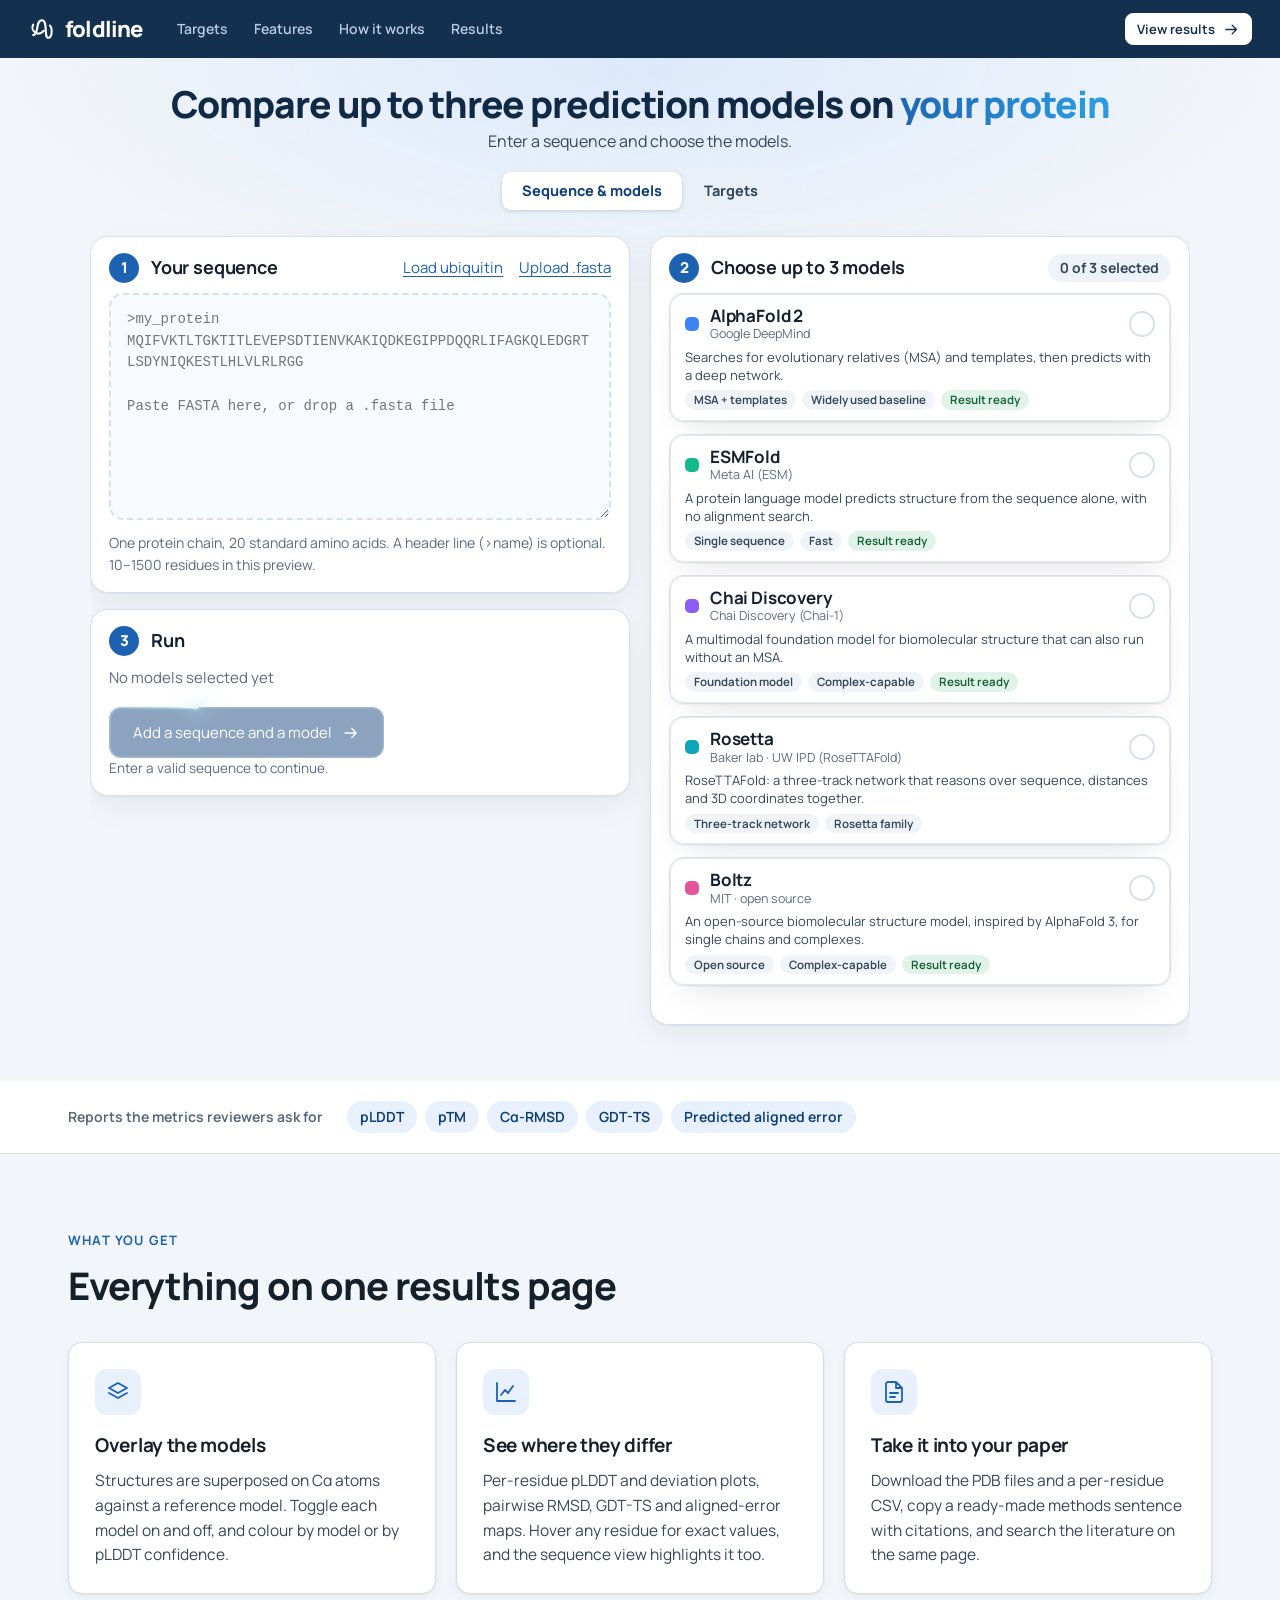
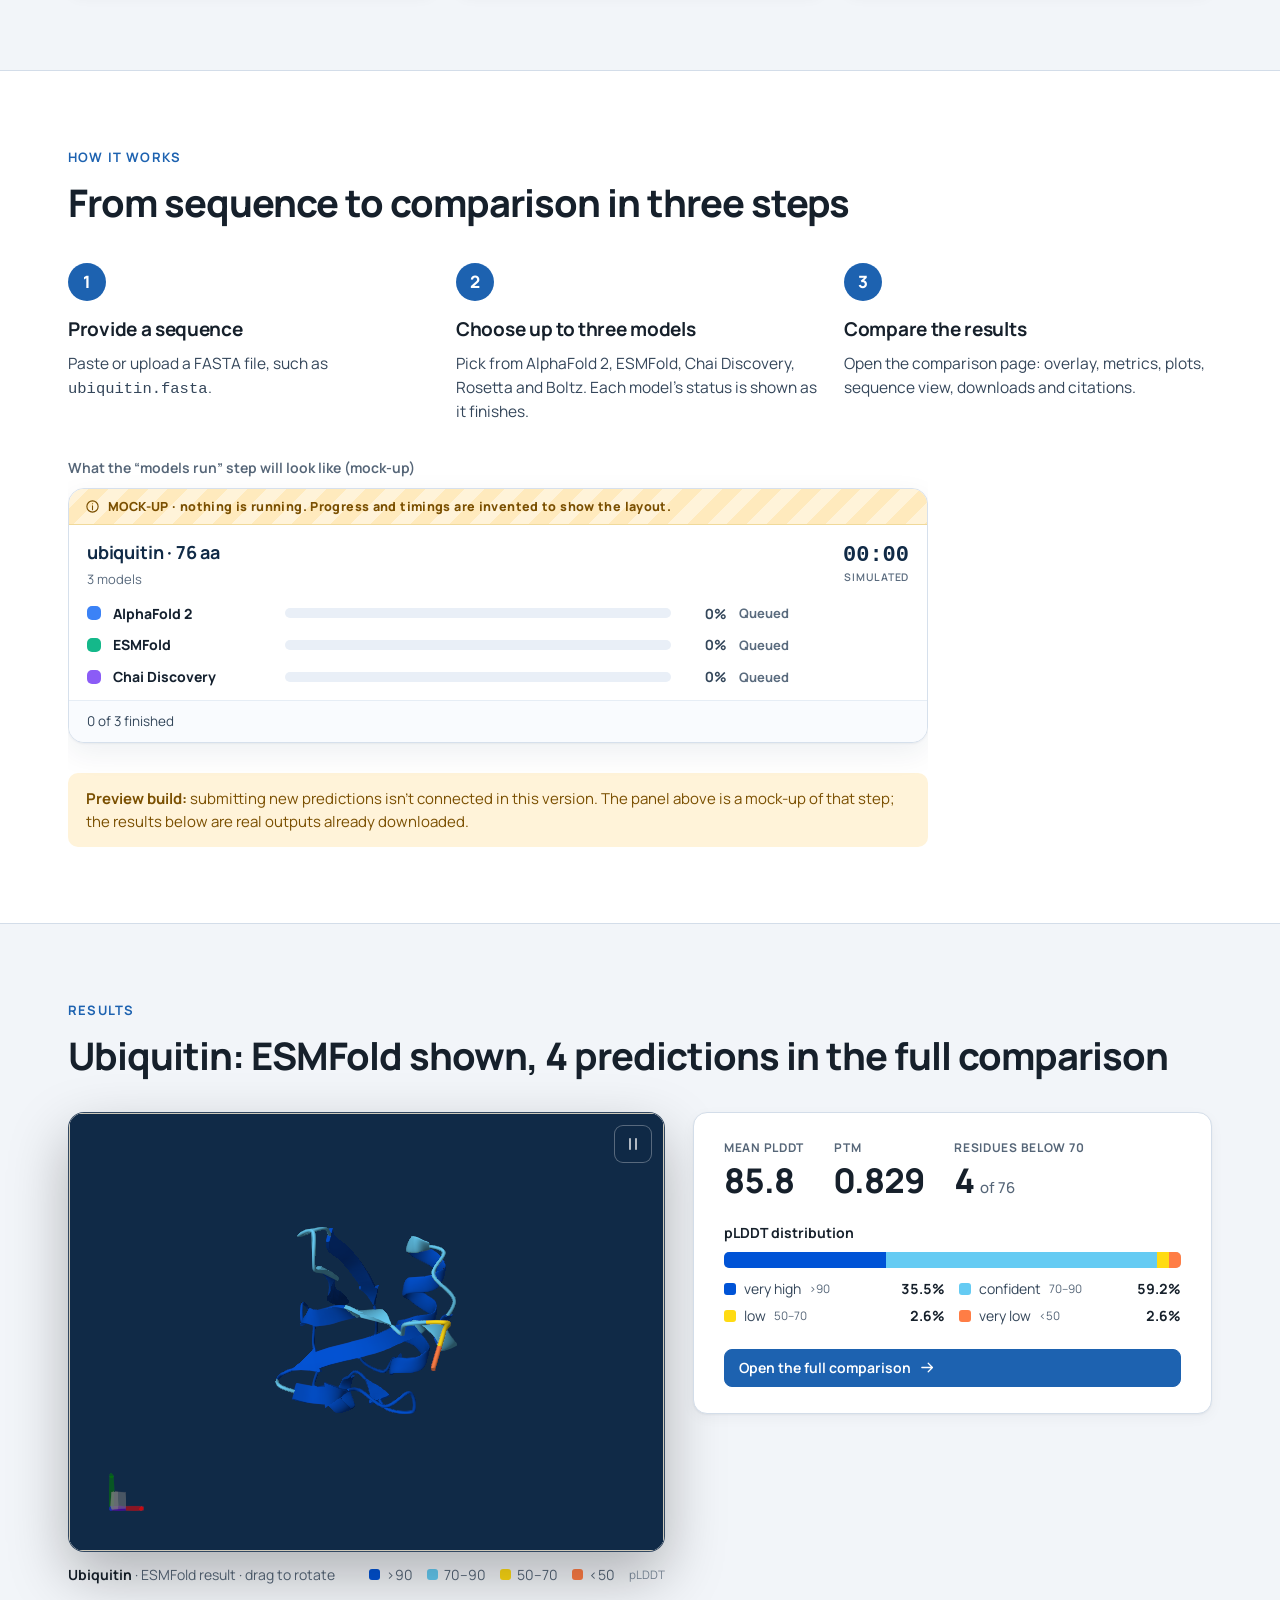
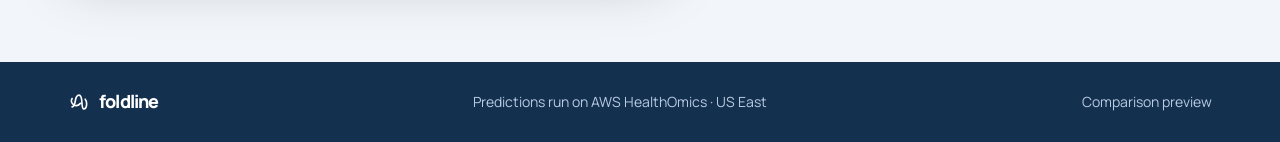
==== index.html @ c647f919 "Foldline public preview: compare structure predictions and explore where a partner binds Static edit" ====
<!doctype html>
<html lang="en">
<head>
<script>window.FOLDLINE_STATIC=true</script>
<meta charset="utf-8">
<meta name="viewport" content="width=device-width,initial-scale=1">
<title>Foldline — Compare protein structure predictions</title>
<meta name="description" content="Paste a protein sequence, choose up to three prediction models, and overlay their structures to see where they agree and see where they agree, with the confidence metrics, plots and citations you need.">
<script>document.documentElement.classList.add('js')</script>
<link rel="icon" href="data:image/svg+xml,%3Csvg xmlns='http://www.w3.org/2000/svg' viewBox='0 0 32 32'%3E%3Crect width='32' height='32' rx='7' fill='%2314304f'/%3E%3Cpath d='M6 23c7-1 2-17 10-17 7 0 2 20 7 20 5 0 5-11 2-14M6 11c-4 6 5 15 12 7' fill='none' stroke='%238ec5ff' stroke-width='2.4' stroke-linecap='round' stroke-linejoin='round'/%3E%3C/svg%3E">
<link rel="stylesheet" href="vendor/molstar.css">
<link rel="stylesheet" href="foldline.css">
<link rel="stylesheet" href="landing.css">
<link rel="stylesheet" href="app-assets/predict.css">
</head>
<body>
<svg style="display:none" aria-hidden="true">
  <symbol id="fold" viewBox="0 0 32 32"><path d="M6 23c7-1 2-17 10-17 7 0 2 20 7 20 5 0 5-11 2-14M6 11c-4 6 5 15 12 7"/></symbol>
  <symbol id="arrow" viewBox="0 0 24 24"><path d="M4 12h15M13 6l6 6-6 6"/></symbol>
  <symbol id="layers" viewBox="0 0 24 24"><path d="m12 3 9 5-9 5-9-5 9-5Z"/><path d="m3 13 9 5 9-5"/></symbol>
  <symbol id="chart" viewBox="0 0 24 24"><path d="M3 3v18h18"/><path d="m7 15 4-5 3 3 5-7"/></symbol>
  <symbol id="doc" viewBox="0 0 24 24"><path d="M14 2H6a2 2 0 0 0-2 2v16a2 2 0 0 0 2 2h12a2 2 0 0 0 2-2V8zM14 2v6h6M8 13h8M8 17h5"/></symbol>
  <symbol id="pause" viewBox="0 0 24 24"><path d="M8 5v14M16 5v14"/></symbol>
  <symbol id="play" viewBox="0 0 24 24"><path d="M7 4v16l13-8Z"/></symbol>
</svg>

<a class="skip" href="#start">Skip to the form</a>

<header class="topbar">
  <div class="topbar-in">
    <a class="brand" href="index.html"><svg><use href="#fold"/></svg>foldline</a>
    <nav class="crumbs land-nav" aria-label="Page sections">
      <a href="#targets">Targets</a><a href="#features">Features</a><a href="#how">How it works</a><a href="#example">Results</a>
    </nav>
    <div class="topbar-actions">
      <a class="btn small primary" href="compare.html">View results<svg><use href="#arrow"/></svg></a>
    </div>
  </div>
</header>

<main class="landing" id="overview">

  <section class="sec start first" id="start" aria-label="Start a comparison">
    <div class="wrap">
      <div id="predict-root"></div>
      <noscript><p class="note">The sequence form needs JavaScript. You can still <a href="compare.html">open the results</a>.</p></noscript>
    </div>
  </section>

  <section class="strip" aria-label="Metrics reported">
    <div class="wrap strip-in">
      <span class="strip-l">Reports the metrics reviewers ask for</span>
      <ul class="pills"><li>pLDDT</li><li>pTM</li><li>Cα-RMSD</li><li>GDT-TS</li><li>Predicted aligned error</li></ul>
    </div>
  </section>

  <section class="sec" id="features" aria-labelledby="feat-h">
    <div class="wrap">
      <p class="eyebrow dark">What you get</p>
      <h2 id="feat-h">Everything on one results page</h2>
      <div class="cards">
        <article class="card reveal">
          <span class="ico"><svg><use href="#layers"/></svg></span>
          <h3>Overlay the models</h3>
          <p>Structures are superposed on Cα atoms against a reference model. Toggle each model on and off, and colour by model or by pLDDT confidence.</p>
        </article>
        <article class="card reveal">
          <span class="ico"><svg><use href="#chart"/></svg></span>
          <h3>See where they differ</h3>
          <p>Per-residue pLDDT and deviation plots, pairwise RMSD, GDT-TS and aligned-error maps. Hover any residue for exact values, and the sequence view highlights it too.</p>
        </article>
        <article class="card reveal">
          <span class="ico"><svg><use href="#doc"/></svg></span>
          <h3>Take it into your paper</h3>
          <p>Download the PDB files and a per-residue CSV, copy a ready-made methods sentence with citations, and search the literature on the same page.</p>
        </article>
      </div>
    </div>
  </section>

  <section class="sec alt" id="how" aria-labelledby="how-h">
    <div class="wrap">
      <p class="eyebrow dark">How it works</p>
      <h2 id="how-h">From sequence to comparison in three steps</h2>
      <ol class="steps">
        <li class="reveal"><span class="n">1</span><h3>Provide a sequence</h3><p>Paste or upload a FASTA file, such as <span class="mono">ubiquitin.fasta</span>.</p></li>
        <li class="reveal"><span class="n">2</span><h3>Choose up to three models</h3><p>Pick from AlphaFold 2, ESMFold, Chai Discovery, Rosetta and Boltz. Each model's status is shown as it finishes.</p></li>
        <li class="reveal"><span class="n">3</span><h3>Compare the results</h3><p>Open the comparison page: overlay, metrics, plots, sequence view, downloads and citations.</p></li>
      </ol>
      <div class="mock-wrap">
        <p class="mock-cap">What the “models run” step will look like (mock-up)</p>
        <div id="job-mock-root"></div>
        <p class="note"><b>Preview build:</b> submitting new predictions isn't connected in this version. The panel above is a mock-up of that step; the results below are real outputs already downloaded.</p>
      </div>
    </div>
  </section>

  <section class="sec" id="example" aria-labelledby="ex-h">
    <div class="wrap">
      <p class="eyebrow dark">Results</p>
      <h2 id="ex-h">Ubiquitin: ESMFold shown, 4 predictions in the full comparison</h2>
      <div class="res-grid">
      <figure class="hero-viz res-viz" aria-label="Interactive 3D view of the ubiquitin result">
        <div class="viz-frame" data-lenis-prevent>
          <div id="molstar-viewer"></div>
          <button class="viz-ctl" id="spin-toggle" type="button" aria-pressed="false" title="Pause rotation"><svg><use href="#pause"/></svg><span class="sr-only">Pause rotation</span></button>
          <div class="viz-fallback" id="viz-fallback" hidden>3D preview needs WebGL. Open the results page to see everything.</div>
        </div>
        <figcaption>
          <span><b>Ubiquitin</b> · ESMFold result · drag to rotate</span>
          <span class="viz-legend" aria-label="pLDDT colour key">
            <i style="background:#0053d6"></i>&gt;90 <i style="background:#65cbf3"></i>70–90 <i style="background:#ffdb13"></i>50–70 <i style="background:#ff7d45"></i>&lt;50 <small>pLDDT</small>
          </span>
        </figcaption>
      </figure>
      <div class="example reveal">
        <dl class="stats" id="ex-stats">
          <div><dt>Mean pLDDT</dt><dd class="num">85.8</dd></div>
          <div><dt>pTM</dt><dd class="num">0.829</dd></div>
          <div><dt>Residues below 70</dt><dd class="num">4 <small>of 76</small></dd></div>
        </dl>
        <div class="ex-dist">
          <div class="ex-h">pLDDT distribution</div>
          <div class="dist-bar" id="ex-bar" role="img" aria-label="Share of residues per confidence band"></div>
          <ul class="dist-list" id="ex-list"></ul>
        </div>
        <a class="btn primary" href="compare.html">Open the full comparison<svg><use href="#arrow"/></svg></a>
      </div>
      </div>
    </div>
  </section>

</main>

<footer class="land-foot">
  <div class="wrap foot-in"><span class="brand sm"><svg><use href="#fold"/></svg>foldline</span><span>Predictions run on AWS HealthOmics · US East</span><span>Comparison preview</span></div>
</footer>

<script src="vendor/gsap.min.js"></script>
<script src="vendor/ScrollTrigger.min.js"></script>
<script src="vendor/lenis.min.js"></script>
<script src="vendor/molstar.min.js"></script>
<script src="landing.js"></script>
<script type="module" src="app-assets/predict.js"></script>
</body>
</html>
---- vendor/molstar.css ----
.msp-plugin{font-family:Helvetica Neue,Segoe UI,Helvetica,Source Sans Pro,Arial,sans-serif;font-size:14px;line-height:1.42857143;position:absolute;inset:0}.msp-plugin *{box-sizing:border-box}.msp-plugin [hidden],.msp-plugin template{display:none}.msp-plugin a{background-color:transparent}.msp-plugin a:active,.msp-plugin a:hover{outline:0}.msp-plugin abbr[title]{border-bottom:1px dotted}.msp-plugin b,.msp-plugin strong{font-weight:700}.msp-plugin small{font-size:80%}.msp-plugin img{border:0}.msp-plugin svg:not(:root){overflow:hidden}.msp-plugin button,.msp-plugin input,.msp-plugin optgroup,.msp-plugin select,.msp-plugin textarea{color:inherit;font:inherit;margin:0}.msp-plugin button{overflow:visible}.msp-plugin button,.msp-plugin select{text-transform:none}.msp-plugin button,.msp-plugin html input[type=button],.msp-plugin input[type=reset],.msp-plugin input[type=submit]{-webkit-appearance:button;cursor:pointer}.msp-plugin button[disabled],.msp-plugin html input[disabled]{cursor:default}.msp-plugin button::-moz-focus-inner,.msp-plugin input::-moz-focus-inner{border:0;padding:0}.msp-plugin input{line-height:normal}.msp-plugin input[type=checkbox],.msp-plugin input[type=radio]{box-sizing:border-box;padding:0}.msp-plugin input[type=number]::-webkit-inner-spin-button,.msp-plugin input[type=number]::-webkit-outer-spin-button{height:auto}.msp-plugin textarea{overflow:auto}.msp-plugin .msp-layout-expanded,.msp-plugin .msp-layout-standard{inset:0}.msp-plugin .msp-layout-standard{border:1px solid rgb(80.8943089431%,78.6465805835%,73.0272596844%)}.msp-plugin .msp-layout-region{overflow:hidden}.msp-plugin .msp-layout-static,.msp-plugin .msp-layout-scrollable{position:absolute}.msp-plugin .msp-scrollable{overflow-y:auto}.msp-plugin .msp-scrollable-container{position:absolute;inset:0;overflow-y:auto}.msp-plugin .msp-layout-static{overflow:hidden}.msp-plugin .msp-layout-top .msp-layout-static,.msp-plugin .msp-layout-main .msp-layout-static,.msp-plugin .msp-layout-bottom .msp-layout-static,.msp-plugin .msp-layout-right .msp-layout-static{inset:0}.msp-plugin .msp-layout-right .msp-layout-scrollable{inset:43px 0 0}.msp-plugin .msp-layout-left .msp-layout-static{inset:0}.msp-plugin .msp-layout-standard-outside{position:absolute}.msp-plugin .msp-layout-standard-outside .msp-layout-main{position:absolute;inset:0}.msp-plugin .msp-layout-standard-outside .msp-layout-top{position:absolute;right:0;height:97px;top:-97px;width:50%;border-left:1px solid rgb(80.8943089431%,78.6465805835%,73.0272596844%);border-bottom:1px solid rgb(80.8943089431%,78.6465805835%,73.0272596844%)}.msp-plugin .msp-layout-standard-outside .msp-layout-bottom{position:absolute;left:0;right:0;height:97px;top:-97px;width:50%;border-bottom:1px solid rgb(80.8943089431%,78.6465805835%,73.0272596844%)}.msp-plugin .msp-layout-standard-outside .msp-layout-right{position:absolute;width:50%;right:0;bottom:-295px;height:295px;border-left:1px solid rgb(80.8943089431%,78.6465805835%,73.0272596844%);border-top:1px solid rgb(80.8943089431%,78.6465805835%,73.0272596844%)}.msp-plugin .msp-layout-standard-outside .msp-layout-left{position:absolute;width:50%;left:0;bottom:-295px;height:295px;border-top:1px solid rgb(80.8943089431%,78.6465805835%,73.0272596844%)}.msp-plugin .msp-layout-standard-outside .msp-layout-hide-right .msp-layout-right{display:none}.msp-plugin .msp-layout-standard-outside .msp-layout-hide-right .msp-layout-left{width:100%}.msp-plugin .msp-layout-standard-outside .msp-layout-hide-left .msp-layout-left{display:none}.msp-plugin .msp-layout-standard-outside .msp-layout-hide-left .msp-layout-right{width:100%;border-left:none}.msp-plugin .msp-layout-standard-outside .msp-layout-collapse-left .msp-layout-left{width:32px}.msp-plugin .msp-layout-standard-outside .msp-layout-collapse-left .msp-layout-right{left:32px;width:auto}.msp-plugin .msp-layout-standard-outside .msp-layout-hide-top .msp-layout-top{display:none}.msp-plugin .msp-layout-standard-outside .msp-layout-hide-top .msp-layout-bottom{width:100%;border-left:none}.msp-plugin .msp-layout-standard-outside .msp-layout-hide-bottom .msp-layout-bottom{display:none}.msp-plugin .msp-layout-standard-outside .msp-layout-hide-bottom .msp-layout-top{width:100%;border-left:none}.msp-plugin .msp-layout-standard-landscape{position:absolute}.msp-plugin .msp-layout-standard-landscape .msp-layout-main{position:absolute;inset:100px 300px 70px 330px}.msp-plugin .msp-layout-standard-landscape .msp-layout-top{position:absolute;left:330px;right:300px;height:100px;top:0;border-bottom:1px solid rgb(80.8943089431%,78.6465805835%,73.0272596844%)}.msp-plugin .msp-layout-standard-landscape .msp-layout-bottom{position:absolute;left:330px;right:300px;height:70px;bottom:0;border-top:1px solid rgb(80.8943089431%,78.6465805835%,73.0272596844%)}.msp-plugin .msp-layout-standard-landscape .msp-layout-right{position:absolute;width:300px;right:0;bottom:0;top:0;border-left:1px solid rgb(80.8943089431%,78.6465805835%,73.0272596844%)}.msp-plugin .msp-layout-standard-landscape .msp-layout-left{position:absolute;width:330px;left:0;bottom:0;top:0;border-right:1px solid rgb(80.8943089431%,78.6465805835%,73.0272596844%)}.msp-plugin .msp-layout-standard-landscape .msp-layout-hide-right .msp-layout-right{display:none}.msp-plugin .msp-layout-standard-landscape .msp-layout-hide-right .msp-layout-main,.msp-plugin .msp-layout-standard-landscape .msp-layout-hide-right .msp-layout-top,.msp-plugin .msp-layout-standard-landscape .msp-layout-hide-right .msp-layout-bottom{right:0}.msp-plugin .msp-layout-standard-landscape .msp-layout-hide-left .msp-layout-left{display:none}.msp-plugin .msp-layout-standard-landscape .msp-layout-hide-left .msp-layout-main,.msp-plugin .msp-layout-standard-landscape .msp-layout-hide-left .msp-layout-top,.msp-plugin .msp-layout-standard-landscape .msp-layout-hide-left .msp-layout-bottom{left:0}.msp-plugin .msp-layout-standard-landscape .msp-layout-collapse-left .msp-layout-left{width:32px}.msp-plugin .msp-layout-standard-landscape .msp-layout-collapse-left .msp-layout-main,.msp-plugin .msp-layout-standard-landscape .msp-layout-collapse-left .msp-layout-top,.msp-plugin .msp-layout-standard-landscape .msp-layout-collapse-left .msp-layout-bottom{left:32px}.msp-plugin .msp-layout-standard-landscape .msp-layout-hide-bottom .msp-layout-bottom{display:none}.msp-plugin .msp-layout-standard-landscape .msp-layout-hide-bottom .msp-layout-main{bottom:0}.msp-plugin .msp-layout-standard-landscape .msp-layout-hide-top .msp-layout-top{display:none}.msp-plugin .msp-layout-standard-landscape .msp-layout-hide-top .msp-layout-main{top:0}.msp-plugin .msp-layout-standard-portrait{position:absolute}.msp-plugin .msp-layout-standard-portrait .msp-layout-main{position:absolute;inset:97px 0 361px}.msp-plugin .msp-layout-standard-portrait .msp-layout-top{position:absolute;right:0;height:97px;top:0;width:50%;border-left:1px solid rgb(80.8943089431%,78.6465805835%,73.0272596844%);border-bottom:1px solid rgb(80.8943089431%,78.6465805835%,73.0272596844%)}.msp-plugin .msp-layout-standard-portrait .msp-layout-bottom{position:absolute;left:0;right:0;height:97px;width:50%;border-bottom:1px solid rgb(80.8943089431%,78.6465805835%,73.0272596844%)}.msp-plugin .msp-layout-standard-portrait .msp-layout-right{position:absolute;width:50%;right:0;bottom:0;height:361px;border-left:1px solid rgb(80.8943089431%,78.6465805835%,73.0272596844%);border-top:1px solid rgb(80.8943089431%,78.6465805835%,73.0272596844%)}.msp-plugin .msp-layout-standard-portrait .msp-layout-left{position:absolute;width:50%;left:0;bottom:0;height:361px;border-top:1px solid rgb(80.8943089431%,78.6465805835%,73.0272596844%)}.msp-plugin .msp-layout-standard-portrait .msp-layout-hide-right .msp-layout-right{display:none}.msp-plugin .msp-layout-standard-portrait .msp-layout-hide-right .msp-layout-left{width:100%}.msp-plugin .msp-layout-standard-portrait .msp-layout-hide-left .msp-layout-left{display:none}.msp-plugin .msp-layout-standard-portrait .msp-layout-hide-left .msp-layout-right{width:100%;border-left:none}.msp-plugin .msp-layout-standard-portrait .msp-layout-hide-right.msp-layout-hide-left .msp-layout-main{bottom:0}.msp-plugin .msp-layout-standard-portrait .msp-layout-collapse-left .msp-layout-left{width:32px}.msp-plugin .msp-layout-standard-portrait .msp-layout-collapse-left .msp-layout-right{left:32px;width:auto}.msp-plugin .msp-layout-standard-portrait .msp-layout-hide-top .msp-layout-top{display:none}.msp-plugin .msp-layout-standard-portrait .msp-layout-hide-top .msp-layout-bottom{width:100%;border-left:none}.msp-plugin .msp-layout-standard-portrait .msp-layout-hide-bottom .msp-layout-bottom{display:none}.msp-plugin .msp-layout-standard-portrait .msp-layout-hide-bottom .msp-layout-top{width:100%;border-left:none}.msp-plugin .msp-layout-standard-portrait .msp-layout-hide-top.msp-layout-hide-bottom .msp-layout-main{top:0}.msp-plugin .msp-layout-standard-reactive{position:absolute}@media(orientation:landscape),(min-width:1000px){.msp-plugin .msp-layout-standard-reactive .msp-layout-main{position:absolute;inset:100px 300px 70px 330px}.msp-plugin .msp-layout-standard-reactive .msp-layout-top{position:absolute;left:330px;right:300px;height:100px;top:0;border-bottom:1px solid rgb(80.8943089431%,78.6465805835%,73.0272596844%)}.msp-plugin .msp-layout-standard-reactive .msp-layout-bottom{position:absolute;left:330px;right:300px;height:70px;bottom:0;border-top:1px solid rgb(80.8943089431%,78.6465805835%,73.0272596844%)}.msp-plugin .msp-layout-standard-reactive .msp-layout-right{position:absolute;width:300px;right:0;bottom:0;top:0;border-left:1px solid rgb(80.8943089431%,78.6465805835%,73.0272596844%)}.msp-plugin .msp-layout-standard-reactive .msp-layout-left{position:absolute;width:330px;left:0;bottom:0;top:0;border-right:1px solid rgb(80.8943089431%,78.6465805835%,73.0272596844%)}.msp-plugin .msp-layout-standard-reactive .msp-layout-hide-right .msp-layout-right{display:none}.msp-plugin .msp-layout-standard-reactive .msp-layout-hide-right .msp-layout-main,.msp-plugin .msp-layout-standard-reactive .msp-layout-hide-right .msp-layout-top,.msp-plugin .msp-layout-standard-reactive .msp-layout-hide-right .msp-layout-bottom{right:0}.msp-plugin .msp-layout-standard-reactive .msp-layout-hide-left .msp-layout-left{display:none}.msp-plugin .msp-layout-standard-reactive .msp-layout-hide-left .msp-layout-main,.msp-plugin .msp-layout-standard-reactive .msp-layout-hide-left .msp-layout-top,.msp-plugin .msp-layout-standard-reactive .msp-layout-hide-left .msp-layout-bottom{left:0}.msp-plugin .msp-layout-standard-reactive .msp-layout-collapse-left .msp-layout-left{width:32px}.msp-plugin .msp-layout-standard-reactive .msp-layout-collapse-left .msp-layout-main,.msp-plugin .msp-layout-standard-reactive .msp-layout-collapse-left .msp-layout-top,.msp-plugin .msp-layout-standard-reactive .msp-layout-collapse-left .msp-layout-bottom{left:32px}.msp-plugin .msp-layout-standard-reactive .msp-layout-hide-bottom .msp-layout-bottom{display:none}.msp-plugin .msp-layout-standard-reactive .msp-layout-hide-bottom .msp-layout-main{bottom:0}.msp-plugin .msp-layout-standard-reactive .msp-layout-hide-top .msp-layout-top{display:none}.msp-plugin .msp-layout-standard-reactive .msp-layout-hide-top .msp-layout-main{top:0}}@media(orientation:portrait)and (max-width:1000px){.msp-plugin .msp-layout-standard-reactive .msp-layout-main{position:absolute;inset:97px 0 361px}.msp-plugin .msp-layout-standard-reactive .msp-layout-top{position:absolute;right:0;height:97px;top:0;width:50%;border-left:1px solid rgb(80.8943089431%,78.6465805835%,73.0272596844%);border-bottom:1px solid rgb(80.8943089431%,78.6465805835%,73.0272596844%)}.msp-plugin .msp-layout-standard-reactive .msp-layout-bottom{position:absolute;left:0;right:0;height:97px;width:50%;border-bottom:1px solid rgb(80.8943089431%,78.6465805835%,73.0272596844%)}.msp-plugin .msp-layout-standard-reactive .msp-layout-right{position:absolute;width:50%;right:0;bottom:0;height:361px;border-left:1px solid rgb(80.8943089431%,78.6465805835%,73.0272596844%);border-top:1px solid rgb(80.8943089431%,78.6465805835%,73.0272596844%)}.msp-plugin .msp-layout-standard-reactive .msp-layout-left{position:absolute;width:50%;left:0;bottom:0;height:361px;border-top:1px solid rgb(80.8943089431%,78.6465805835%,73.0272596844%)}.msp-plugin .msp-layout-standard-reactive .msp-layout-hide-right .msp-layout-right{display:none}.msp-plugin .msp-layout-standard-reactive .msp-layout-hide-right .msp-layout-left{width:100%}.msp-plugin .msp-layout-standard-reactive .msp-layout-hide-left .msp-layout-left{display:none}.msp-plugin .msp-layout-standard-reactive .msp-layout-hide-left .msp-layout-right{width:100%;border-left:none}.msp-plugin .msp-layout-standard-reactive .msp-layout-hide-right.msp-layout-hide-left .msp-layout-main{bottom:0}.msp-plugin .msp-layout-standard-reactive .msp-layout-collapse-left .msp-layout-left{width:32px}.msp-plugin .msp-layout-standard-reactive .msp-layout-collapse-left .msp-layout-right{left:32px;width:auto}.msp-plugin .msp-layout-standard-reactive .msp-layout-hide-top .msp-layout-top{display:none}.msp-plugin .msp-layout-standard-reactive .msp-layout-hide-top .msp-layout-bottom{width:100%;border-left:none}.msp-plugin .msp-layout-standard-reactive .msp-layout-hide-bottom .msp-layout-bottom{display:none}.msp-plugin .msp-layout-standard-reactive .msp-layout-hide-bottom .msp-layout-top{width:100%;border-left:none}.msp-plugin .msp-layout-standard-reactive .msp-layout-hide-top.msp-layout-hide-bottom .msp-layout-main{top:0}}.msp-plugin .msp-layout-expanded{position:fixed}@media(orientation:landscape){.msp-plugin .msp-layout-expanded .msp-layout-main{position:absolute;inset:100px 300px 70px 330px}.msp-plugin .msp-layout-expanded .msp-layout-top{position:absolute;left:330px;right:300px;height:100px;top:0;border-bottom:1px solid rgb(80.8943089431%,78.6465805835%,73.0272596844%)}.msp-plugin .msp-layout-expanded .msp-layout-bottom{position:absolute;left:330px;right:300px;height:70px;bottom:0;border-top:1px solid rgb(80.8943089431%,78.6465805835%,73.0272596844%)}.msp-plugin .msp-layout-expanded .msp-layout-right{position:absolute;width:300px;right:0;bottom:0;top:0;border-left:1px solid rgb(80.8943089431%,78.6465805835%,73.0272596844%)}.msp-plugin .msp-layout-expanded .msp-layout-left{position:absolute;width:330px;left:0;bottom:0;top:0;border-right:1px solid rgb(80.8943089431%,78.6465805835%,73.0272596844%)}.msp-plugin .msp-layout-expanded .msp-layout-hide-right .msp-layout-right{display:none}.msp-plugin .msp-layout-expanded .msp-layout-hide-right .msp-layout-main,.msp-plugin .msp-layout-expanded .msp-layout-hide-right .msp-layout-top,.msp-plugin .msp-layout-expanded .msp-layout-hide-right .msp-layout-bottom{right:0}.msp-plugin .msp-layout-expanded .msp-layout-hide-left .msp-layout-left{display:none}.msp-plugin .msp-layout-expanded .msp-layout-hide-left .msp-layout-main,.msp-plugin .msp-layout-expanded .msp-layout-hide-left .msp-layout-top,.msp-plugin .msp-layout-expanded .msp-layout-hide-left .msp-layout-bottom{left:0}.msp-plugin .msp-layout-expanded .msp-layout-collapse-left .msp-layout-left{width:32px}.msp-plugin .msp-layout-expanded .msp-layout-collapse-left .msp-layout-main,.msp-plugin .msp-layout-expanded .msp-layout-collapse-left .msp-layout-top,.msp-plugin .msp-layout-expanded .msp-layout-collapse-left .msp-layout-bottom{left:32px}.msp-plugin .msp-layout-expanded .msp-layout-hide-bottom .msp-layout-bottom{display:none}.msp-plugin .msp-layout-expanded .msp-layout-hide-bottom .msp-layout-main{bottom:0}.msp-plugin .msp-layout-expanded .msp-layout-hide-top .msp-layout-top{display:none}.msp-plugin .msp-layout-expanded .msp-layout-hide-top .msp-layout-main{top:0}}@media(orientation:portrait){.msp-plugin .msp-layout-expanded .msp-layout-main{position:absolute;inset:97px 0 361px}.msp-plugin .msp-layout-expanded .msp-layout-top{position:absolute;right:0;height:97px;top:0;width:50%;border-left:1px solid rgb(80.8943089431%,78.6465805835%,73.0272596844%);border-bottom:1px solid rgb(80.8943089431%,78.6465805835%,73.0272596844%)}.msp-plugin .msp-layout-expanded .msp-layout-bottom{position:absolute;left:0;right:0;height:97px;width:50%;border-bottom:1px solid rgb(80.8943089431%,78.6465805835%,73.0272596844%)}.msp-plugin .msp-layout-expanded .msp-layout-right{position:absolute;width:50%;right:0;bottom:0;height:361px;border-left:1px solid rgb(80.8943089431%,78.6465805835%,73.0272596844%);border-top:1px solid rgb(80.8943089431%,78.6465805835%,73.0272596844%)}.msp-plugin .msp-layout-expanded .msp-layout-left{position:absolute;width:50%;left:0;bottom:0;height:361px;border-top:1px solid rgb(80.8943089431%,78.6465805835%,73.0272596844%)}.msp-plugin .msp-layout-expanded .msp-layout-hide-right .msp-layout-right{display:none}.msp-plugin .msp-layout-expanded .msp-layout-hide-right .msp-layout-left{width:100%}.msp-plugin .msp-layout-expanded .msp-layout-hide-left .msp-layout-left{display:none}.msp-plugin .msp-layout-expanded .msp-layout-hide-left .msp-layout-right{width:100%;border-left:none}.msp-plugin .msp-layout-expanded .msp-layout-hide-right.msp-layout-hide-left .msp-layout-main{bottom:0}.msp-plugin .msp-layout-expanded .msp-layout-collapse-left .msp-layout-left{width:32px}.msp-plugin .msp-layout-expanded .msp-layout-collapse-left .msp-layout-right{left:32px;width:auto}.msp-plugin .msp-layout-expanded .msp-layout-hide-top .msp-layout-top{display:none}.msp-plugin .msp-layout-expanded .msp-layout-hide-top .msp-layout-bottom{width:100%;border-left:none}.msp-plugin .msp-layout-expanded .msp-layout-hide-bottom .msp-layout-bottom{display:none}.msp-plugin .msp-layout-expanded .msp-layout-hide-bottom .msp-layout-top{width:100%;border-left:none}.msp-plugin .msp-layout-expanded .msp-layout-hide-top.msp-layout-hide-bottom .msp-layout-main{top:0}}.msp-plugin ::-webkit-scrollbar{width:10px;height:10px}.msp-plugin ::-webkit-scrollbar-track{border-radius:0;background-color:#e9e6e0}.msp-plugin ::-webkit-scrollbar-thumb{border-radius:10px;background-color:#beb7a4;border:solid 1px transparent;background-clip:content-box}.msp-plugin .msp-form-control,.msp-plugin .msp-control-row select,.msp-plugin .msp-control-row button,.msp-plugin .msp-control-row input[type=text],.msp-plugin .msp-btn{display:block;width:100%;background:#f3f2ee;border:none;padding:0 10px;line-height:30px;height:32px;-webkit-appearance:none;-moz-appearance:none;appearance:none;-webkit-box-shadow:none;box-shadow:none;background-image:none}.msp-plugin .msp-form-control::-moz-placeholder,.msp-plugin .msp-control-row select::-moz-placeholder,.msp-plugin .msp-control-row button::-moz-placeholder,.msp-plugin .msp-control-row input[type=text]::-moz-placeholder,.msp-plugin .msp-btn::-moz-placeholder{color:#9c835f;opacity:1}.msp-plugin .msp-form-control:-ms-input-placeholder,.msp-plugin .msp-control-row select:-ms-input-placeholder,.msp-plugin .msp-control-row button:-ms-input-placeholder,.msp-plugin .msp-control-row input[type=text]:-ms-input-placeholder,.msp-plugin .msp-btn:-ms-input-placeholder{color:#9c835f}.msp-plugin .msp-form-control::-webkit-input-placeholder,.msp-plugin .msp-control-row select::-webkit-input-placeholder,.msp-plugin .msp-control-row button::-webkit-input-placeholder,.msp-plugin .msp-control-row input[type=text]::-webkit-input-placeholder,.msp-plugin .msp-btn::-webkit-input-placeholder{color:#9c835f}.msp-plugin .msp-form-control:hover,.msp-plugin .msp-control-row select:hover,.msp-plugin .msp-control-row button:hover,.msp-plugin .msp-control-row input[type=text]:hover,.msp-plugin .msp-btn:hover{color:#ae5d04;background-color:#e9e6e0;border:none;outline-offset:-1px!important;outline:1px solid rgb(78.8211382114%,76.3295074127%,70.1004304161%)!important}.msp-plugin .msp-form-control:active,.msp-plugin .msp-control-row select:active,.msp-plugin .msp-control-row button:active,.msp-plugin .msp-control-row input[type=text]:active,.msp-plugin .msp-btn:active,.msp-plugin .msp-form-control:focus,.msp-plugin .msp-control-row select:focus,.msp-plugin .msp-control-row button:focus,.msp-plugin .msp-control-row input[type=text]:focus,.msp-plugin .msp-btn:focus{color:#332b1f;background-color:#f3f2ee;border:none;outline-offset:0;outline:none}.msp-plugin .msp-form-control[disabled],.msp-plugin .msp-control-row select[disabled],.msp-plugin .msp-control-row button[disabled],.msp-plugin .msp-control-row input[disabled][type=text],.msp-plugin [disabled].msp-btn,.msp-plugin .msp-form-control[readonly],.msp-plugin .msp-control-row select[readonly],.msp-plugin .msp-control-row button[readonly],.msp-plugin .msp-control-row input[readonly][type=text],.msp-plugin [readonly].msp-btn,fieldset[disabled] .msp-plugin .msp-form-control,fieldset[disabled] .msp-plugin .msp-control-row select,fieldset[disabled] .msp-plugin .msp-control-row button,fieldset[disabled] .msp-plugin .msp-control-row input[type=text],fieldset[disabled] .msp-plugin .msp-btn{background:#eeece7;opacity:.35}.msp-plugin .msp-btn,.msp-plugin .msp-control-row button{display:inline-block;margin-bottom:0;text-align:center;touch-action:manipulation;cursor:pointer;background-image:none;white-space:nowrap;-webkit-user-select:none;-moz-user-select:none;-ms-user-select:none;user-select:none;padding:0 10px;line-height:32px;border:none;-moz-box-sizing:border-box;box-sizing:border-box}.msp-plugin .msp-btn[disabled],.msp-plugin .msp-control-row button[disabled]{background:#eeece7;opacity:.35}.msp-plugin .msp-btn-block,.msp-plugin .msp-control-row button{display:block;width:100%}.msp-plugin .msp-btn,.msp-plugin .msp-control-row button,.msp-plugin .msp-btn:active,.msp-plugin .msp-btn-link:focus,.msp-plugin .msp-btn:hover{outline:none}.msp-plugin .msp-material-icon svg{display:inline-flex;vertical-align:middle;font-size:1.2em;margin-bottom:3px;fill:currentColor;width:1em;height:1em;flex-shrink:0;user-select:none}.msp-plugin .msp-btn-block>.msp-material-icon,.msp-plugin .msp-control-row button>.msp-material-icon{margin-left:0;margin-right:.4em}.msp-plugin .msp-btn-childless>.msp-material-icon{margin-left:0;margin-right:0}.msp-plugin .msp-btn-icon{border:none;height:32px;width:32px;line-height:32px;padding:0;text-align:center}.msp-plugin .msp-btn-icon:hover{color:#ae5d04;background-color:#e9e6e0;border:none;outline-offset:-1px!important;outline:1px solid rgb(78.8211382114%,76.3295074127%,70.1004304161%)!important}.msp-plugin .msp-btn-icon[disabled],.msp-plugin .msp-btn-icon[disabled]:hover,.msp-plugin .msp-btn-icon[disabled]:active{color:#9c835f}.msp-plugin .msp-btn-icon-small{border:none;height:32px;width:20px;line-height:32px;padding:0;text-align:center}.msp-plugin .msp-btn-icon-small:hover{color:#ae5d04;background-color:#e9e6e0;border:none;outline-offset:-1px!important;outline:1px solid rgb(78.8211382114%,76.3295074127%,70.1004304161%)!important}.msp-plugin .msp-btn-icon-small[disabled],.msp-plugin .msp-btn-icon-small[disabled]:hover,.msp-plugin .msp-btn-icon-small[disabled]:active{color:#9c835f}.msp-plugin .msp-btn-link{font-weight:400;border-radius:0}.msp-plugin .msp-btn-link,.msp-plugin .msp-btn-link:active,.msp-plugin .msp-btn-link.active,.msp-plugin .msp-btn-link[disabled],fieldset[disabled] .msp-plugin .msp-btn-link{background-color:transparent;-webkit-box-shadow:none;box-shadow:none}.msp-plugin .msp-btn-link,.msp-plugin .msp-btn-link:hover,.msp-plugin .msp-btn-link:focus,.msp-plugin .msp-btn-link:active{border-color:transparent}.msp-plugin .msp-btn-link:hover,.msp-plugin .msp-btn-link:focus{text-decoration:none;background-color:transparent}.msp-plugin .msp-btn-link[disabled]:hover,.msp-plugin .msp-btn-link[disabled]:focus,fieldset[disabled] .msp-plugin .msp-btn-link:hover,fieldset[disabled] .msp-plugin .msp-btn-link:focus{text-decoration:none}.msp-plugin .msp-btn-link .msp-icon{font-size:100%}.msp-plugin .msp-btn-link,.msp-plugin .msp-btn-link:active,.msp-plugin .msp-btn-link:focus{color:#332b1f;text-decoration:none}.msp-plugin .msp-btn-link:hover{color:#ae5d04;text-decoration:none}.msp-plugin .msp-btn-link-toggle-on{color:#332b1f}.msp-plugin .msp-btn-link-toggle-off,.msp-plugin .msp-btn-link-toggle-off:active,.msp-plugin .msp-btn-link-toggle-off:focus{color:#9c835f!important}.msp-plugin .msp-btn-link-toggle-on:hover{color:#ae5d04!important}.msp-plugin .msp-btn-link-toggle-off:hover{color:#dc9c56!important}.msp-plugin .msp-btn-action,.msp-plugin .msp-btn-action:active,.msp-plugin .msp-btn-action:focus{color:#332b1f;background:#f3f2ee}.msp-plugin .msp-btn-action:hover{color:#ae5d04;background:#f9f8f6}.msp-plugin .msp-btn-action[disabled],.msp-plugin .msp-btn-action[disabled]:hover,.msp-plugin .msp-btn-action[disabled]:active,.msp-plugin .msp-btn-action[disabled]:focus{color:#362e21}.msp-plugin .msp-btn-commit-on,.msp-plugin .msp-btn-commit-on:active,.msp-plugin .msp-btn-commit-on:focus{color:#974102;background:#f2f1ed}.msp-plugin .msp-btn-commit-on:hover{color:#ae5d04;background:#f8f7f4}.msp-plugin .msp-btn-commit-on[disabled],.msp-plugin .msp-btn-commit-on[disabled]:hover,.msp-plugin .msp-btn-commit-on[disabled]:active,.msp-plugin .msp-btn-commit-on[disabled]:focus{color:#9c4302}.msp-plugin .msp-btn-commit-off,.msp-plugin .msp-btn-commit-off:active,.msp-plugin .msp-btn-commit-off:focus{color:#332b1f;background:#f6f5f3}.msp-plugin .msp-btn-commit-off:hover{color:#ae5d04;background:#fcfbfa}.msp-plugin .msp-btn-commit-off[disabled],.msp-plugin .msp-btn-commit-off[disabled]:hover,.msp-plugin .msp-btn-commit-off[disabled]:active,.msp-plugin .msp-btn-commit-off[disabled]:focus{color:#362e21}.msp-plugin .msp-btn-remove:hover{color:#f2f4f7}.msp-plugin .msp-btn-commit-on:hover{color:#fc6c03}.msp-plugin .msp-select-toggle:after{content:"";position:absolute;right:.75rem;top:50%;transform:translateY(-50%);width:0;height:0;border-left:5px solid transparent;border-right:5px solid transparent;border-top:7px solid #ae5d04;opacity:0;pointer-events:none}.msp-plugin .msp-select-toggle:hover:after{opacity:1}.msp-plugin .msp-btn-action{height:32px;line-height:32px}.msp-plugin input[type=file]{display:block}.msp-plugin input[type=range]{display:block;width:100%}.msp-plugin select[multiple],.msp-plugin select[size],.msp-plugin textarea.msp-form-control,.msp-plugin textarea.msp-btn{height:auto}.msp-plugin .msp-control-top-offset{margin-top:1px}.msp-plugin .msp-btn-commit{text-align:right;padding:0 10px 0 0;line-height:32px;border:none;overflow:hidden;font-weight:700}.msp-plugin .msp-btn-commit .msp-icon{display:block-inline;line-height:32px;width:32px;text-align:center}.msp-plugin select.msp-form-control,.msp-plugin .msp-control-row select,.msp-plugin select.msp-btn{background:none;background-color:#f3f2ee;background-size:8px 12px;background-image:url([data-uri]);background-repeat:no-repeat;background-position:right 10px center;padding-right:24px}.msp-plugin select.msp-form-control:-moz-focusring,.msp-plugin .msp-control-row select:-moz-focusring,.msp-plugin select.msp-btn:-moz-focusring{color:transparent;text-shadow:0 0 0 #332b1f}.msp-plugin .msp-default-bg{background:#eeece7}.msp-plugin .msp-transparent-bg{background:transparent}.msp-plugin .msp-no-hover-outline:hover{color:#ae5d04;background-color:inherit;border:none;outline-offset:0!important;outline:none!important}.msp-plugin .msp-icon-inline{margin-right:8px}.msp-plugin .msp-control-row{position:relative;height:32px;background:#eeece7;margin-top:1px}.msp-plugin .msp-control-row>span.msp-control-row-label,.msp-plugin .msp-control-row>button.msp-control-button-label{line-height:32px;display:block;width:120px;text-align:right;padding:0 10px;color:#63533c;overflow:hidden;text-overflow:ellipsis;white-space:nowrap;position:relative;-webkit-user-select:none;-moz-user-select:none;-ms-user-select:none;-o-user-select:none;user-select:none;cursor:default}.msp-plugin .msp-control-row>button.msp-control-button-label{background:#eeece7;cursor:pointer}.msp-plugin .msp-control-row .msp-control-current{background:#eeece7}.msp-plugin .msp-control-row>div.msp-control-row-ctrl{position:absolute;inset:0 0 0 120px}.msp-plugin .msp-control-row>div.msp-control-row-text{position:absolute;inset:0 0 0 120px;display:flex;align-items:center;padding:0 10px}.msp-plugin .msp-control-row>div{background:#f3f2ee}.msp-plugin .msp-control-row>.msp-flex-row,.msp-plugin .msp-control-row>.msp-state-image-row{background:#eeece7}.msp-plugin .msp-control-label-short>span{width:80px!important}.msp-plugin .msp-control-label-short>div:nth-child(2){left:80px!important}.msp-plugin .msp-control-col-2{float:left;width:50%}.msp-plugin .msp-control-twoline{height:64px!important}.msp-plugin .msp-control-group{position:relative}.msp-plugin .msp-toggle-button .msp-icon{display:inline-block;margin-right:6px}.msp-plugin .msp-toggle-button>div>button:hover{border-color:#e9e6e0!important;border:none;outline-offset:-1px!important;outline:1px solid rgb(78.8211382114%,76.3295074127%,70.1004304161%)!important}.msp-plugin .msp-slider>div:first-child{position:absolute;inset:0 62px 0 18px;display:flex}.msp-plugin .msp-slider>div:last-child{position:absolute;height:32px;line-height:32px;text-align:center;right:0;width:50px;top:0;bottom:0}.msp-plugin .msp-slider-no-input>div:first-child{right:18px}.msp-plugin .msp-slider-no-input>div:last-child{visibility:hidden;width:0}.msp-plugin .msp-slider input[type=text]{padding-right:6px;padding-left:4px;font-size:80%;text-align:right}.msp-plugin .msp-slider2>div:first-child{position:absolute;height:32px;line-height:32px;text-align:center;left:0;width:25px;top:0;bottom:0;font-size:80%}.msp-plugin .msp-slider2>div:nth-child(2){position:absolute;inset:0 37px 0 35px;display:flex}.msp-plugin .msp-slider2>div:last-child{position:absolute;height:32px;line-height:32px;text-align:center;right:0;width:25px;top:0;bottom:0;font-size:80%}.msp-plugin .msp-slider2 input[type=text]{padding-right:4px;padding-left:4px;font-size:80%;text-align:center}.msp-plugin .msp-toggle-color-picker button{border:10px solid rgb(95.406504065%,94.8660927786%,93.5150645624%)!important;margin:0;text-align:center;padding-right:10px;padding-left:10px}.msp-plugin .msp-toggle-color-picker button:hover{border-color:#e9e6e0!important;border:none;outline-offset:-1px!important;outline:1px solid rgb(78.8211382114%,76.3295074127%,70.1004304161%)!important}.msp-plugin .msp-toggle-color-picker .msp-color-picker{position:absolute;z-index:100000;background:#eeece7;border-top:1px solid #eeece7;padding-bottom:5px;width:100%}.msp-plugin .msp-toggle-color-picker-above .msp-color-picker{top:-85px;height:85px}.msp-plugin .msp-toggle-color-picker-below .msp-color-picker{top:32px;height:80px}.msp-plugin .msp-control-offset{padding-left:10px}.msp-plugin .msp-accent-offset{padding-left:1px;margin-left:8px;border-left:2px solid rgb(91.212338594%,54.6556671449%,22.3170731707%)}.msp-plugin .msp-control-group-wrapper{margin-bottom:0;margin-top:1px}.msp-plugin .msp-control-group-header{background:#eeece7}.msp-plugin .msp-control-group-header>button,.msp-plugin .msp-control-group-header div{padding-left:4px;text-align:left;height:24px!important;line-height:24px!important;font-size:85%!important;background:#eeece7!important;color:#63533c}.msp-plugin .msp-control-group-header .msp-icon{height:24px!important;line-height:24px!important}.msp-plugin .msp-control-group-header>span{padding-left:5px;line-height:21.3333333333px;font-size:70%;background:#eeece7;color:#63533c}.msp-plugin .msp-control-current{background:#eeece7}.msp-plugin .msp-control-group-footer{background:#e3e0d8;height:5px;font-size:1px;margin-top:1px}.msp-plugin .msp-control-group-expander{display:block;position:absolute;line-height:32px;padding:0;left:0;top:0;width:120px;text-align:left;background:transparent}.msp-plugin .msp-control-group-expander .msp-icon{line-height:29px;width:31px;text-align:center;font-size:100%}.msp-plugin .msp-plugin-layout_controls{position:absolute;left:10px;top:10px}.msp-plugin .msp-plugin-layout_controls>button:first-child{margin-right:6px}.msp-plugin .msp-empty-control{display:none}.msp-plugin .msp-control .msp-btn-block,.msp-plugin .msp-control .msp-control-row button,.msp-plugin .msp-control-row .msp-control button{margin-bottom:0;margin-top:0}.msp-plugin .msp-row-text{height:32px;position:relative;background:#eeece7;margin-top:1px}.msp-plugin .msp-row-text>div{line-height:32px;text-align:center;color:#63533c}.msp-plugin .msp-help span{display:none}.msp-plugin .msp-help:hover span{display:inline-block;background:linear-gradient(#eeece7,#eeece7cc)}.msp-plugin .msp-help-text{position:relative;background:#eeece7;margin-top:1px}.msp-plugin .msp-help-text>div{padding:5px 10px;text-align:left;color:#63533c}.msp-plugin .msp-help-text>p{padding:5px 10px;text-align:left;color:#63533c}.msp-plugin .msp-help-description{font-style:italic}.msp-plugin .msp-help-legend{padding-top:10px}.msp-plugin .msp-scale-legend>div{width:100%;height:30px}.msp-plugin .msp-scale-legend>div>span{padding:5px;color:#fff;font-weight:700;background-color:#0003}.msp-plugin .msp-table-legend>div{margin-right:5px;display:inline-flex}.msp-plugin .msp-table-legend>div .msp-table-legend-color{width:30px;height:20px}.msp-plugin .msp-table-legend>div .msp-table-legend-text{margin:0 5px}.msp-plugin .msp-image-preview{position:relative;background:#eeece7;margin-top:1px;padding:10px}.msp-plugin .msp-image-preview canvas{-webkit-user-select:none;-moz-user-select:none;-ms-user-select:none;user-select:none}.msp-plugin .msp-image-preview>span{margin-top:6px;display:block;text-align:center;font-size:80%;line-height:15px}.msp-plugin .msp-copy-image-wrapper{position:relative}.msp-plugin .msp-copy-image-wrapper div{font-weight:700;padding:3px;margin:1px 0;width:100%;background:#f3f2ee;text-align:center}.msp-plugin .msp-copy-image-wrapper img{margin-top:1px}.msp-plugin .msp-control-text-area-wrapper,.msp-plugin .msp-text-area-wrapper{position:relative}.msp-plugin .msp-control-text-area-wrapper textarea,.msp-plugin .msp-text-area-wrapper textarea{border:none;width:100%;height:100%;background:#f3f2ee;padding:5px 10px;resize:none;font-size:12px;line-height:16px}.msp-plugin .msp-control-text-area-wrapper{height:64px!important}.msp-plugin .msp-text-area-wrapper{height:96px!important}.msp-plugin .msp-help-row{position:relative;height:32px;background:#eeece7;margin-top:1px;display:table;width:100%}.msp-plugin .msp-help-row>span{width:120px;text-align:right;padding:3px 10px;color:#63533c;display:table-cell;font-weight:700;-webkit-user-select:none;-moz-user-select:none;-ms-user-select:none;-o-user-select:none;user-select:none;cursor:default}.msp-plugin .msp-help-row>div{background:#f3f2ee;position:relative;padding:3px 10px;display:table-cell}.msp-plugin .msp-canvas{width:100%;height:100%;background-color:#f3f2ee}.msp-plugin .msp-canvas text{-webkit-touch-callout:none;-webkit-user-select:none;-khtml-user-select:none;-moz-user-select:none;-ms-user-select:none;user-select:none}.msp-plugin .msp-canvas circle{stroke:#000;stroke-width:10;stroke-opacity:.3}.msp-plugin .msp-canvas circle:hover{fill:#ae5d04;stroke:#000;stroke-width:10px}.msp-plugin .msp-canvas .info{fill:#fff;stroke:#000;stroke-width:3}.msp-plugin .msp-canvas .show{visibility:visible}.msp-plugin .msp-canvas .hide{visibility:hidden}.msp-plugin .msp-canvas .delete-button rect{fill:#ed4337;stroke:#000}.msp-plugin .msp-canvas .delete-button text{stroke:#fff;fill:#fff}.msp-plugin .msp-canvas .delete-button:hover{stroke:#000;stroke-width:3;fill:#ff6961}.msp-plugin .msp-canvas .infoCircle:hover{fill:#4c66b2}.msp-plugin .msp-canvas:focus{outline:none}.msp-plugin .msp-log-wrap{position:absolute;inset:0;overflow:hidden}.msp-plugin .msp-log{position:absolute;inset:0 -20px 0 0;overflow-y:scroll;overflow-x:hidden;font-size:90%;background:#e0ddd4}.msp-plugin .msp-log{font-size:90%}.msp-plugin .msp-log ul{padding:0;margin:0}.msp-plugin .msp-log{color:#433829}.msp-plugin .msp-log li{clear:both;margin:0;background:#eeece7;position:relative}.msp-plugin .msp-log li:not(:last-child){border-bottom:1px solid rgb(80.8943089431%,78.6465805835%,73.0272596844%)}.msp-plugin .msp-log .msp-log-entry{margin-left:110px;background:#ebe8e3;padding:3px 25px 3px 10px}.msp-plugin .msp-log .msp-log-timestamp{padding:3px 10px;float:left;text-align:right;width:110px;color:#726046;font-size:100%}.msp-plugin .msp-log .msp-log-timestamp small{font-size:100%}.msp-plugin .msp-log .label{margin-top:-3px;font-size:7pt}.msp-plugin .msp-log-entry-badge{position:absolute;left:0;top:0;bottom:0;width:6px}.msp-plugin .msp-log-entry-message{background:#0cca5d}.msp-plugin .msp-log-entry-info{background:#5e3673}.msp-plugin .msp-log-entry-error{background:#fd354b}.msp-plugin .msp-log-entry-warning{background:#fcc937}.msp-plugin .msp-slider-base{position:relative;height:14px;padding:5px 0;width:100%;border-radius:6px;align-self:center;box-sizing:border-box;-webkit-tap-highlight-color:rgba(0,0,0,0)}.msp-plugin .msp-slider-base *{box-sizing:border-box;-webkit-tap-highlight-color:rgba(0,0,0,0)}.msp-plugin .msp-slider-base-rail{position:absolute;width:100%;background-color:#e0ddd4;height:4px;border-radius:2px}.msp-plugin .msp-slider-base-track{position:absolute;left:0;height:4px;border-radius:6px;background-color:tint(#332b1f,60%)}.msp-plugin .msp-slider-base-handle{position:absolute;margin-left:-11px;margin-top:-9px;width:22px;height:22px;cursor:pointer;border-radius:50%;background-color:#332b1f;border:4px solid rgb(87.9430894309%,86.5246293639%,82.9784791966%)}.msp-plugin .msp-slider-base-handle:hover{background-color:#ae5d04}.msp-plugin .msp-slider-base-mark{position:absolute;top:18px;left:0;width:100%;font-size:12px}.msp-plugin .msp-slider-base-mark-text{position:absolute;display:inline-block;vertical-align:middle;text-align:center;cursor:pointer;color:#999}.msp-plugin .msp-slider-base-mark-text-active{color:#666}.msp-plugin .msp-slider-base-step{position:absolute;width:100%;height:4px;background:transparent}.msp-plugin .msp-slider-base-dot{position:absolute;bottom:-2px;margin-left:-4px;width:8px;height:8px;border:2px solid #e9e9e9;background-color:#fff;cursor:pointer;border-radius:50%;vertical-align:middle}.msp-plugin .msp-slider-base-dot:first-child{margin-left:-4px}.msp-plugin .msp-slider-base-dot:last-child{margin-left:-4px}.msp-plugin .msp-slider-base-dot-active{border-color:tint(#332b1f,50%)}.msp-plugin .msp-slider-base-disabled{background:#eeece7;opacity:.35}.msp-plugin .msp-slider-base-disabled .msp-slider-base-handle,.msp-plugin .msp-slider-base-disabled .msp-slider-base-dot{cursor:not-allowed}.msp-plugin .msp-slider-base-disabled .msp-slider-base-mark-text,.msp-plugin .msp-slider-base-disabled .msp-slider-base-dot{cursor:not-allowed!important}.msp-plugin .msp-markdown table{border:1px solid rgb(80.8943089431%,78.6465805835%,73.0272596844%);border-collapse:collapse}.msp-plugin .msp-markdown th{text-align:left}.msp-plugin .msp-markdown th,.msp-plugin .msp-markdown td{border:1px solid rgb(80.8943089431%,78.6465805835%,73.0272596844%);padding:4px 8px}.msp-plugin .msp-markdown img{max-width:100%;height:auto}.msp-plugin .msp-description{padding:10px;font-size:85%;background:#eeece7;text-align:center;-webkit-user-select:none;-moz-user-select:none;-ms-user-select:none;-o-user-select:none;user-select:none;font-weight:light;cursor:default}.msp-plugin .msp-description:not(:first-child){border-top:1px solid rgb(87.9430894309%,86.5246293639%,82.9784791966%)}.msp-plugin .msp-color-picker input{color:#000!important}.msp-plugin .msp-no-webgl{position:absolute;width:100%;height:100%;left:0;top:0;display:table;text-align:center;background:#eeece7}.msp-plugin .msp-no-webgl>div b{font-size:120%}.msp-plugin .msp-no-webgl>div{display:table-cell;vertical-align:middle;text-align:center;width:100%;height:100%}.msp-plugin .msp-loader-msp-btn-file{position:relative;overflow:hidden}.msp-plugin .msp-loader-msp-btn-file input[type=file]{position:absolute;top:0;right:0;min-width:100%;min-height:100%;font-size:100px;text-align:right;filter:alpha(opacity=0);opacity:0;outline:none;background:#fff;cursor:inherit;display:block}.msp-plugin .msp-controls-section{margin-bottom:10px}.msp-plugin .msp-combined-color-button{border:4px solid rgb(95.406504065%,94.8660927786%,93.5150645624%)!important;margin:0;text-align:center;padding-right:10px;padding-left:10px}.msp-plugin .msp-combined-color-button:hover{border-color:#e9e6e0!important;border:none;outline-offset:-1px!important;outline:1px solid rgb(78.8211382114%,76.3295074127%,70.1004304161%)!important}.msp-plugin .msp-combined-color-swatch{width:100%;display:grid;grid-gap:1px;grid-template-columns:repeat(6,auto)}.msp-plugin .msp-combined-color-swatch .msp-btn:hover,.msp-plugin .msp-combined-color-swatch .msp-control-row button:hover,.msp-plugin .msp-control-row .msp-combined-color-swatch button:hover{outline-offset:-1px!important;outline:1px solid rgb(78.8211382114%,76.3295074127%,70.1004304161%)!important}.msp-plugin .msp-action-select{position:relative}.msp-plugin .msp-action-select select{padding-left:42px}.msp-plugin .msp-action-select option:first-child{color:#63533c}.msp-plugin .msp-action-select>.msp-icon{display:block;top:0;left:10px;position:absolute;line-height:32px}.msp-plugin .msp-simple-help-section{height:28px;line-height:28px;margin-top:5px;margin-bottom:5px;padding:0 10px;font-weight:500;background:#eeece7;color:#332b1f}.msp-plugin .msp-left-panel-controls-buttons{position:absolute;width:32px;top:0;bottom:0;padding-top:10px;background:#eeece7}.msp-plugin .msp-left-panel-controls-buttons-bottom{position:absolute;bottom:0}.msp-plugin .msp-left-panel-controls-button-data-dirty{position:absolute;width:6px;height:6px;background:#e98b39;border-radius:3px;right:6px;bottom:6px}.msp-plugin .msp-left-panel-controls .msp-scrollable-container{left:33px}.msp-plugin .msp-mapped-parameter-group{position:relative}.msp-plugin .msp-mapped-parameter-group>.msp-control-row:first-child>div:nth-child(2){right:33px}.msp-plugin .msp-mapped-parameter-group>button:first-child{right:33px}.msp-plugin .msp-mapped-parameter-group>.msp-btn-icon{position:absolute;right:0;width:32px;top:0;padding:0}.msp-plugin .msp-shape-filled{fill:#332b1f;stroke:#332b1f}.msp-plugin .msp-shape-empty{fill:none;stroke:#332b1f}.msp-plugin .msp-no-overflow{overflow:hidden;text-overflow:ellipsis;white-space:nowrap}.msp-plugin .msp-25-lower-contrast-text{color:#826e4f}.msp-plugin .msp-expandable-group-color-stripe{position:absolute;left:0;top:30px;width:120px;height:2px}.msp-plugin .msp-section-header{height:32px;line-height:32px;margin-top:10px;margin-bottom:10px;text-align:right;padding:0 10px;font-weight:700;background:#eeece7;overflow:hidden;cursor:default}.msp-plugin .msp-section-header>.msp-icon{display:block;float:left}.msp-plugin .msp-section-header>small{font-weight:400}.msp-plugin .msp-current-header{height:32px;line-height:32px;margin-bottom:10px;text-align:center;font-weight:700;background:#eeece7}.msp-plugin .msp-flex-row,.msp-plugin .msp-state-image-row{margin-top:1px;background:#eeece7;display:flex;flex-direction:row;width:inherit;height:32px}.msp-plugin .msp-flex-row>.msp-flex-item,.msp-plugin .msp-state-image-row>.msp-flex-item{margin:0 1px 0 0;flex:1 1 auto;overflow:hidden}.msp-plugin .msp-flex-row>.msp-flex-item:last-child,.msp-plugin .msp-state-image-row>.msp-flex-item:last-child{margin-right:0}.msp-plugin .msp-flex-row>select,.msp-plugin .msp-state-image-row>select,.msp-plugin .msp-flex-row>button,.msp-plugin .msp-state-image-row>button{margin:0 1px 0 0;flex:1 1 auto;height:32px;overflow:hidden}.msp-plugin .msp-flex-row .msp-btn-icon,.msp-plugin .msp-state-image-row .msp-btn-icon,.msp-plugin .msp-flex-row .msp-btn-icon-small,.msp-plugin .msp-state-image-row .msp-btn-icon-small{flex:0 0 32px;max-width:32px}.msp-plugin .msp-flex-row>select,.msp-plugin .msp-state-image-row>select{background:none}.msp-plugin .msp-flex-row>select>option[value=_],.msp-plugin .msp-state-image-row>select>option[value=_]{display:none}.msp-plugin .msp-flex-row>select:last-child,.msp-plugin .msp-state-image-row>select:last-child,.msp-plugin .msp-flex-row>button:last-child,.msp-plugin .msp-state-image-row>button:last-child{margin-right:0}.msp-plugin .msp-flex-row>button.msp-control-button-label,.msp-plugin .msp-state-image-row>button.msp-control-button-label{background:#eeece7}.msp-plugin .msp-state-list{list-style:none}.msp-plugin .msp-state-list>li{position:relative;overflow:hidden}.msp-plugin .msp-state-list>li>button:first-child{text-align:left;border-left:10px solid rgb(83.3821138211%,81.4270683883%,76.5394548063%)!important}.msp-plugin .msp-state-list>li>div{position:absolute;right:0;top:0}.msp-plugin .msp-state-image-row{height:96px;margin-top:0}.msp-plugin .msp-state-image-row>button{height:96px;padding:0}.msp-plugin .msp-state-image-row>button>img{min-height:96px;width:inherit;transform:translateY(-50%);top:50%;position:relative}.msp-plugin .msp-tree-row{position:relative;margin-top:0;margin-bottom:1px;background:transparent}.msp-plugin .msp-tree-row-current .msp-btn-tree-label>span{font-weight:700}.msp-plugin .msp-tree-row-current .msp-btn-tree-label{border-radius:0!important}.msp-plugin .msp-tree-row .msp-btn-tree-label{text-align:left;border-radius:0 0 0 8px;border-left-width:4px;border-left-style:solid}.msp-plugin .msp-tree-row .msp-btn-tree-label>small{color:#726046}.msp-plugin .msp-tree-updates-wrapper .msp-control-group-header:last-child{margin-bottom:1px}.msp-plugin .msp-viewport-top-left-controls{position:absolute;left:10px;top:10px}.msp-plugin .msp-viewport-top-left-controls .msp-traj-controls{line-height:32px;float:left;margin-right:10px;background-color:#f3f2ee}.msp-plugin .msp-viewport-top-left-controls .msp-traj-controls>span{color:#332b1f;margin-left:10px;margin-right:10px;font-size:85%;display:inline-block}.msp-plugin .msp-viewport-top-left-controls .msp-state-snapshot-viewport-controls{line-height:32px;float:left;margin-right:10px}.msp-plugin .msp-viewport-top-left-controls .msp-state-snapshot-viewport-controls>button{background-color:#f3f2ee}.msp-plugin .msp-viewport-top-left-controls .msp-state-snapshot-viewport-controls>select{display:inline-block;width:200px;margin-right:10px}.msp-plugin .msp-viewport-top-left-controls .msp-state-snapshot-animation-slider{position:relative;display:inline-block;width:120px;line-height:32px}.msp-plugin .msp-viewport-top-left-controls .msp-state-snapshot-animation-button{margin-left:10px}.msp-plugin .msp-viewport-top-left-controls .msp-animation-viewport-controls{line-height:32px;float:left;margin-right:10px;position:relative}.msp-plugin .msp-viewport-top-left-controls .msp-animation-viewport-controls>div:first-child{position:relative;display:inline-block}.msp-plugin .msp-viewport-top-left-controls .msp-animation-viewport-controls>div:first-child>button{position:relative}.msp-plugin .msp-viewport-top-left-controls .msp-animation-viewport-controls .msp-animation-viewport-controls-select{width:290px;position:absolute;left:0;margin-top:10px;background:#e0ddd4;z-index:10001}.msp-plugin .msp-viewport-top-left-controls .msp-animation-viewport-controls .msp-animation-viewport-controls-select .msp-control-row:first-child{margin-top:0}.msp-plugin .msp-selection-viewport-controls{position:relative;margin:10px auto 0;width:430px}.msp-plugin .msp-selection-viewport-controls-actions{position:absolute;width:100%;top:32px;background:#e0ddd4}.msp-plugin .msp-selection-viewport-controls>.msp-flex-row .msp-btn,.msp-plugin .msp-selection-viewport-controls>.msp-state-image-row .msp-btn,.msp-plugin .msp-selection-viewport-controls>.msp-flex-row .msp-control-row button,.msp-plugin .msp-control-row .msp-selection-viewport-controls>.msp-flex-row button,.msp-plugin .msp-selection-viewport-controls>.msp-state-image-row .msp-control-row button,.msp-plugin .msp-control-row .msp-selection-viewport-controls>.msp-state-image-row button{padding:0 5px}.msp-plugin .msp-selection-viewport-controls select.msp-form-control,.msp-plugin .msp-selection-viewport-controls select.msp-btn,.msp-plugin .msp-selection-viewport-controls .msp-control-row select,.msp-plugin .msp-control-row .msp-selection-viewport-controls select{padding:0 5px;text-align:center;background:#f3f2ee;flex:0 0 80px;text-overflow:ellipsis}.msp-plugin .msp-param-object-list-item{margin-top:1px;position:relative}.msp-plugin .msp-param-object-list-item>button{text-align:left}.msp-plugin .msp-param-object-list-item>button>span{font-weight:700}.msp-plugin .msp-param-object-list-item>div{position:absolute;right:0;top:0}.msp-plugin .msp-state-actions .msp-transform-wrapper:last-child{margin-bottom:10px}.msp-plugin .msp-button-row{display:flex;flex-direction:row;height:32px;width:inherit}.msp-plugin .msp-button-row>button{margin:0 1px 0 0;flex:1 1 auto;height:32px;text-align-last:center;background:none;padding:0 10px;overflow:hidden}.msp-plugin .msp-action-menu-options-no-header,.msp-plugin .msp-action-menu-options .msp-control-group-children{max-height:300px;overflow:hidden;overflow-y:auto}.msp-plugin .msp-action-menu-options .msp-control-row,.msp-plugin .msp-action-menu-options button,.msp-plugin .msp-action-menu-options .msp-icon,.msp-plugin .msp-action-menu-options .msp-flex-row,.msp-plugin .msp-action-menu-options .msp-state-image-row{height:24px;line-height:24px}.msp-plugin .msp-action-menu-options button{text-align:left}.msp-plugin .msp-action-menu-options .msp-action-menu-button{margin-top:1px;display:flex}.msp-plugin .msp-action-menu-options .msp-action-menu-button .msp-icon{margin-right:6px}.msp-plugin .msp-representation-entry{position:relative}.msp-plugin .msp-representation-entry>.msp-control-group-header>.msp-btn,.msp-plugin .msp-control-row .msp-representation-entry>.msp-control-group-header>button{font-weight:700}.msp-plugin .msp-representation-entry>.msp-control-group-header>.msp-icon,.msp-plugin .msp-representation-entry>.msp-control-group-header>.msp-btn-link{line-height:24px;height:24px}.msp-plugin .msp-control-group-presets-wrapper{position:absolute;right:0;top:0}.msp-plugin .msp-control-group-presets-wrapper .msp-control-group-header{background:transparent}.msp-plugin .msp-control-group-presets-wrapper button{background:transparent!important}.msp-plugin .msp-parameter-matrix input{flex:1 1 auto;min-width:0}.msp-plugin .msp-btn-apply-simple{text-align:left}.msp-plugin .msp-btn-apply-simple .msp-icon{margin-right:10px}.msp-plugin .msp-type-class-Root{border-left-color:#eeece7}.msp-plugin .msp-type-class-Group{border-left-color:#e98b39}.msp-plugin .msp-type-class-Data{border-left-color:#bfc8c9}.msp-plugin .msp-type-class-Object{border-left-color:#54d98c}.msp-plugin .msp-type-class-Representation3D{border-left-color:#4aa3df}.msp-plugin .msp-type-class-Behavior{border-left-color:#b07cc6}.msp-plugin .msp-accent-color-cyan{color:#bfc8c9}.msp-plugin .msp-accent-bg-cyan{background:#bfc8c9}.msp-plugin .msp-transform-header-brand-cyan{border-bottom:1px solid rgb(74.7390648567%,78.5520361991%,78.790346908%)}.msp-plugin .msp-transform-header-brand-cyan:active,.msp-plugin .msp-transform-header-brand-cyan:focus{border-bottom:1px solid rgb(74.7390648567%,78.5520361991%,78.790346908%)}.msp-plugin .msp-accent-color-red{color:#ef8b80}.msp-plugin .msp-accent-bg-red{background:#ef8b80}.msp-plugin .msp-transform-header-brand-red{border-bottom:1px solid rgb(93.875906527%,54.3244695138%,50.2417405318%)}.msp-plugin .msp-transform-header-brand-red:active,.msp-plugin .msp-transform-header-brand-red:focus{border-bottom:1px solid rgb(93.875906527%,54.3244695138%,50.2417405318%)}.msp-plugin .msp-accent-color-gray{color:#46637f}.msp-plugin .msp-accent-bg-gray{background:#46637f}.msp-plugin .msp-transform-header-brand-gray{border-bottom:1px solid rgb(27.515444534%,38.6274509804%,49.7394574268%)}.msp-plugin .msp-transform-header-brand-gray:active,.msp-plugin .msp-transform-header-brand-gray:focus{border-bottom:1px solid rgb(27.515444534%,38.6274509804%,49.7394574268%)}.msp-plugin .msp-accent-color-green{color:#54d98c}.msp-plugin .msp-accent-bg-green{background:#54d98c}.msp-plugin .msp-transform-header-brand-green{border-bottom:1px solid rgb(33.12%,84.9192156863%,55.0854901961%)}.msp-plugin .msp-transform-header-brand-green:active,.msp-plugin .msp-transform-header-brand-green:focus{border-bottom:1px solid rgb(33.12%,84.9192156863%,55.0854901961%)}.msp-plugin .msp-accent-color-purple{color:#b07cc6}.msp-plugin .msp-accent-bg-purple{background:#b07cc6}.msp-plugin .msp-transform-header-brand-purple{border-bottom:1px solid rgb(69.1525145623%,48.7931741734%,77.4813356305%)}.msp-plugin .msp-transform-header-brand-purple:active,.msp-plugin .msp-transform-header-brand-purple:focus{border-bottom:1px solid rgb(69.1525145623%,48.7931741734%,77.4813356305%)}.msp-plugin .msp-accent-color-blue{color:#4aa3df}.msp-plugin .msp-accent-bg-blue{background:#4aa3df}.msp-plugin .msp-transform-header-brand-blue{border-bottom:1px solid rgb(28.8858807121%,63.9174665682%,87.3886290918%)}.msp-plugin .msp-transform-header-brand-blue:active,.msp-plugin .msp-transform-header-brand-blue:focus{border-bottom:1px solid rgb(28.8858807121%,63.9174665682%,87.3886290918%)}.msp-plugin .msp-accent-color-orange{color:#e98b39}.msp-plugin .msp-accent-bg-orange{background:#e98b39}.msp-plugin .msp-transform-header-brand-orange{border-bottom:1px solid rgb(91.212338594%,54.6556671449%,22.3170731707%)}.msp-plugin .msp-transform-header-brand-orange:active,.msp-plugin .msp-transform-header-brand-orange:focus{border-bottom:1px solid rgb(91.212338594%,54.6556671449%,22.3170731707%)}.msp-plugin .msp-volume-channel-inline-controls>:first-child{position:absolute;left:0;top:0;height:32px;right:32px}.msp-plugin .msp-volume-channel-inline-controls .msp-slider>div:first-child{right:42px}.msp-plugin .msp-volume-channel-inline-controls .msp-slider>div:last-child{width:30px}.msp-plugin .msp-volume-channel-inline-controls>button{position:absolute;right:0;width:32px;top:0;padding:0}.msp-plugin .msp-volume-channel-inline-controls>button .msp-material-icon{margin-right:0}.msp-plugin .msp-list-unstyled{padding-left:0;list-style:none}.msp-plugin .msp-drag-drop-overlay{border:12px dashed #332b1f;background:#0000005c;display:flex;align-items:center;justify-content:center;position:absolute;inset:0;font-size:48px;font-weight:700}.msp-plugin .msp-task-state{line-height:32px}.msp-plugin .msp-task-state>span{-webkit-user-select:none;-moz-user-select:none;-ms-user-select:none;-o-user-select:none;user-select:none;cursor:default}.msp-plugin .msp-overlay-tasks{position:absolute;display:flex;inset:0;height:100%;width:100%;z-index:1000;justify-content:center;align-items:center;background:#00000040}.msp-plugin .msp-overlay-tasks .msp-task-state>div{height:32px;margin-top:1px;position:relative;width:100%;background:#eeece7}.msp-plugin .msp-overlay-tasks .msp-task-state>div>div{height:32px;line-height:32px;display:inline-block;padding:0 10px;-webkit-user-select:none;-moz-user-select:none;-ms-user-select:none;-o-user-select:none;user-select:none;cursor:default;white-space:nowrap;background:#eeece7;position:absolute}.msp-plugin .msp-overlay-tasks .msp-task-state>div>button{display:inline-block;margin-top:-3px}.msp-plugin .msp-background-tasks{position:absolute;left:0;bottom:0;z-index:1000}.msp-plugin .msp-background-tasks .msp-task-state>div{height:32px;margin-top:1px;position:relative;width:100%;background:#eeece7}.msp-plugin .msp-background-tasks .msp-task-state>div>div{height:32px;line-height:32px;display:inline-block;padding:0 10px;-webkit-user-select:none;-moz-user-select:none;-ms-user-select:none;-o-user-select:none;user-select:none;cursor:default;white-space:nowrap;background:#eeece7;position:absolute}.msp-plugin .msp-background-tasks .msp-task-state>div>button{display:inline-block;margin-top:-3px}.msp-plugin .msp-viewport{position:absolute;inset:0;background:#eeece7}.msp-plugin .msp-viewport .msp-btn-link{background:#0003}.msp-plugin .msp-viewport-expanded{position:fixed;z-index:1000}.msp-plugin .msp-viewport-controls{position:absolute;right:10px;top:10px;width:32px}.msp-plugin .msp-viewport-controls-buttons{text-align:right;position:relative}.msp-plugin .msp-viewport-controls-buttons>div{position:relative;margin-bottom:4px}.msp-plugin .msp-viewport-controls-buttons button{padding:0;text-align:center;width:32px;position:relative}.msp-plugin .msp-viewport-controls-buttons .msp-btn-link-toggle-off{color:#9c835f}.msp-plugin .msp-viewport-controls-buttons .msp-btn-link:hover{color:#ae5d04}.msp-plugin .msp-semi-transparent-background{background:#eeece7;opacity:.5;position:absolute;top:0;left:0;width:100%;height:100%}.msp-plugin .msp-hover-box-wrapper{position:relative}.msp-plugin .msp-hover-box-wrapper .msp-hover-box-body{visibility:hidden;position:absolute;right:36px;top:0;width:100px;background-color:#eeece7}.msp-plugin .msp-hover-box-wrapper .msp-hover-box-spacer{visibility:hidden;position:absolute;right:32px;top:0;width:4px;height:32px}.msp-plugin .msp-hover-box-wrapper:hover .msp-hover-box-body,.msp-plugin .msp-hover-box-wrapper:hover .msp-hover-box-spacer{visibility:visible}.msp-plugin .msp-viewport-controls-panel{width:290px;top:0;right:36px;position:absolute;background:#e0ddd4}.msp-plugin .msp-viewport-controls-panel .msp-control-group-wrapper:first-child{padding-top:0}.msp-plugin .msp-viewport-controls-panel .msp-viewport-controls-panel-controls{overflow-y:auto;max-height:400px}.msp-plugin .msp-highlight-toast-wrapper{position:absolute;right:10px;bottom:10px;max-width:95%;z-index:10000;pointer-events:none}.msp-plugin .msp-highlight-toast-wrapper .msp-toast-container{pointer-events:initial}.msp-plugin .msp-highlight-info{color:#ae5d04;padding:3px 10px;background:#eeece7;opacity:90%;max-width:400px;-webkit-user-select:none;-moz-user-select:none;-ms-user-select:none;-o-user-select:none;user-select:none;cursor:default}.msp-plugin .msp-highlight-markdown-row{padding-left:10px}.msp-plugin .msp-highlight-simple-row{text-align:right}.msp-plugin .msp-highlight-info-hr{margin-inline:0px;margin-block:3px;border:none;height:1px;background-color:#ae5d04}.msp-plugin .msp-highlight-info-additional{font-size:85%;display:inline-block;color:#fa911e}.msp-plugin .msp-snapshot-description-wrapper{background:#eeece780;position:absolute;left:0;top:42px;padding:6.6px 10px;max-height:224px;overflow:hidden;overflow-y:auto;width:max-content;max-width:400px}.msp-plugin .msp-snapshot-description-wrapper a{text-decoration:underline;cursor:pointer;color:#332b1f}.msp-plugin .msp-snapshot-description-wrapper ul,.msp-plugin .msp-snapshot-description-wrapper ol{padding-left:14px}.msp-plugin .msp-sequence{position:absolute;inset:0;background:#eeece7}.msp-plugin .msp-sequence-select{position:relative;height:24px;width:100%;margin-bottom:1px;background:#e0ddd4;text-align:left}.msp-plugin .msp-sequence-select>span{display:inline-block;line-height:24px;padding:0 10px;font-size:85%;font-weight:700;cursor:default}.msp-plugin .msp-sequence-select>select{display:inline-block;max-width:120px;width:auto;text-overflow:ellipsis;font-size:85%;height:24px;line-height:24px;background-size:6px 8px;background-color:#e0ddd4}.msp-plugin .msp-sequence-wrapper{word-break:break-word;padding:10px 10px 3px;user-select:none}.msp-plugin .msp-sequence-wrapper-non-empty{font-size:85%;line-height:180%;font-family:Courier New,monospace;background:#f3f2ee;width:100%;overflow-y:auto;overflow-x:hidden;position:absolute;inset:25px 0 0}.msp-plugin .msp-sequence-chain-label{margin-left:10px;margin-top:10px;user-select:none;color:#ae5d04;font-size:90%;line-height:90%;padding-left:.2em}.msp-plugin .msp-sequence-wrapper span{cursor:pointer}.msp-plugin .msp-sequence-wrapper .msp-sequence-residue-long{margin:0 .2em}.msp-plugin .msp-sequence-wrapper .msp-sequence-residue-long-begin{margin:0 .2em 0 0}.msp-plugin .msp-sequence-wrapper .msp-sequence-residue-focused{font-weight:700;text-decoration:underline}.msp-plugin .msp-sequence-wrapper .msp-sequence-label{color:#ae5d04;font-size:90%;line-height:90%;padding-bottom:1em;padding-left:.2em}.msp-plugin .msp-sequence-wrapper .msp-sequence-number{color:#ae5d04;word-break:keep-all;cursor:default;position:relative;top:-1.1em;left:3.1em;padding:0;margin-left:-3em;font-size:80%;pointer-events:none}.msp-plugin .msp-sequence-wrapper .msp-sequence-number-long{left:3.3em}.msp-plugin .msp-sequence-wrapper .msp-sequence-number-long-negative{left:2.7em}.msp-plugin .msp-sequence-wrapper .msp-sequence-number-negative{left:2.5em}.msp-plugin .msp-sequence-wrapper .msp-sequence-present{color:#332b1f}.msp-plugin .msp-sequence-wrapper .msp-sequence-missing{color:#b4a184;cursor:default}.msp-plugin .msp-transformer .msp-entity-badge{position:absolute;top:0;right:0;height:32px;line-height:32px;width:32px}.msp-plugin .msp-layout-right,.msp-plugin .msp-layout-left{background:#e0ddd4}.msp-plugin .msp-transformer-wrapper{position:relative}.msp-plugin .msp-transformer-wrapper .msp-entity-badge{left:0;top:0}.msp-plugin .msp-transformer-wrapper:first-child .msp-panel-description-content{top:33px}.msp-plugin .msp-transformer-wrapper:not(:first-child) .msp-panel-description-content{bottom:33px}.msp-plugin .msp-transform-wrapper{margin-bottom:10px}.msp-plugin .msp-transform-wrapper-collapsed,.msp-plugin .msp-transform-update-wrapper,.msp-plugin .msp-transform-update-wrapper-collapsed{margin-bottom:1px}.msp-plugin .msp-transform-update-wrapper>.msp-transform-header>button,.msp-plugin .msp-transform-update-wrapper-collapsed>.msp-transform-header>button{text-align:left;padding-left:32px;line-height:24px;background:#e9e6e0}.msp-plugin .msp-transform-wrapper>.msp-transform-header>button{text-align:left;background:#eeece7;font-weight:700;padding-right:5px}.msp-plugin .msp-transform-header{position:relative}.msp-plugin .msp-transform-header>button>small{font-weight:400;float:right}.msp-plugin .msp-transform-header>button>span:first-child{margin-right:10px}.msp-plugin .msp-transform-header>button:hover{color:#63533c}.msp-plugin .msp-transform-header-brand{margin-bottom:-1px}.msp-plugin .msp-transform-header-brand svg{fill:#332b1f;stroke:#332b1f}.msp-plugin .msp-transform-default-params{background:#eeece7;position:absolute;left:0;top:0;width:32px;padding:0}.msp-plugin .msp-transform-default-params:hover{background:#fff}.msp-plugin .msp-transform-apply-wrap{position:relative;margin-top:1px;width:100%;height:32px}.msp-plugin .msp-transform-refresh{width:87px;margin-left:33px;background:#eeece7;text-align:right}.msp-plugin .msp-transform-apply{display:block;position:absolute;left:120px;right:0;top:0}.msp-plugin .msp-transform-apply-wider{margin-left:33px}.msp-plugin .msp-data-beh{margin:10px 0!important}.msp-plugin .msp-toast-container{position:relative;z-index:1001}.msp-plugin .msp-toast-container .msp-toast-entry{color:#332b1f;background:#e0ddd4;position:relative;float:right;min-height:32px;margin-top:10px;border:1px solid rgb(80.8943089431%,78.6465805835%,73.0272596844%);display:table}.msp-plugin .msp-toast-container .msp-toast-entry .msp-toast-title{height:100%;line-height:32px;padding:0 10px;background:#eeece7;font-weight:700;display:table-cell;-webkit-user-select:none;-moz-user-select:none;-ms-user-select:none;-o-user-select:none;user-select:none;font-weight:light;cursor:pointer}.msp-plugin .msp-toast-container .msp-toast-entry .msp-toast-message{padding:3px 42px 3px 10px;display:table-cell}.msp-plugin .msp-toast-container .msp-toast-entry .msp-toast-message a{text-decoration:none;color:#974102;font-weight:700}.msp-plugin .msp-toast-container .msp-toast-entry .msp-toast-message a:hover{text-decoration:underline;color:#fc6c03}.msp-plugin .msp-toast-container .msp-toast-entry .msp-toast-message a:active,.msp-plugin .msp-toast-container .msp-toast-entry .msp-toast-message a:focus{color:#974102;outline-offset:0;outline:none}.msp-plugin .msp-toast-container .msp-toast-entry .msp-toast-hide{position:absolute;width:42px;right:0;top:0;bottom:0}.msp-plugin .msp-toast-container .msp-toast-entry .msp-toast-hide .msp-btn-icon{background:transparent;position:absolute;inset:1px 0 0;width:100%;text-align:right;padding-right:5px}.msp-plugin .msp-logo{display:block;position:absolute;bottom:10px;right:10px;height:32px;width:100px;background-repeat:no-repeat;background-position:bottom right;background-size:auto;background-image:url([data-uri])}.msp-plugin .msp-plugin-content{color:#332b1f}.msp-plugin .msp-plugin-init-error{white-space:pre;margin:10px}.msp-plugin .msp-svg-text{fill:#332b1f}.msp-plugin{background:#eeece7}
/*! normalize.css v3.0.3 | MIT License | github.com/necolas/normalize.css */
/*# sourceMappingURL=molstar.css.map */
---- foldline.css ----
/* Foldline — comparison page. Designed for reading data: 14–15px body text,
   no text under 12px, AA contrast, colour-blind-safe model colours, print-ready. */
@font-face{font-family:Manrope;src:url(manrope.ttf);font-weight:200 800;font-display:swap}

:root{
  --bg:#f2f5f9;--surface:#fff;--ink:#16202b;--ink-2:#34465a;--muted:#566678;
  --line:#d3dde9;--line-2:#e4eaf2;
  --brand:#1d62b0;--brand-ink:#0f3f78;--brand-tint:#e7f0fb;--navy:#14304f;
  --warn-bg:#fff3d9;--warn-ink:#7a4f00;--ok-bg:#e1f3e8;--ok-ink:#17613a;
  --focus:#1a6fd8;
  --vh:#0053d6;--hi:#65cbf3;--lo:#ffdb13;--vl:#ff7d45; /* AlphaFold pLDDT palette */
  --radius:10px;--shadow:0 1px 2px rgba(19,38,42,.05),0 4px 14px rgba(19,38,42,.04);
  --mono:ui-monospace,SFMono-Regular,Menlo,Consolas,monospace;
}
*{box-sizing:border-box}
html{scroll-behavior:smooth}
body{margin:0;background:var(--bg);color:var(--ink);font:15px/1.55 Manrope,system-ui,-apple-system,"Segoe UI",sans-serif;-webkit-font-smoothing:antialiased}
h1,h2,h3,p,dl,dd,figure{margin:0}
a{color:var(--brand);text-decoration-thickness:1px;text-underline-offset:2px}
a:hover{color:var(--brand-ink)}
button,input,select,textarea{font:inherit;color:inherit}
button{cursor:pointer}
svg{width:18px;height:18px;fill:none;stroke:currentColor;stroke-width:1.8;stroke-linecap:round;stroke-linejoin:round;flex-shrink:0}
:focus-visible{outline:3px solid var(--focus);outline-offset:2px;border-radius:4px}
.num,.mono{font-variant-numeric:tabular-nums}
.mono{font-family:var(--mono)}
.muted{color:var(--muted)}
.sr-only{position:absolute;width:1px;height:1px;margin:-1px;padding:0;overflow:hidden;clip:rect(0,0,0,0);white-space:nowrap;border:0}
.skip{position:absolute;left:-999px;top:8px;background:var(--ink);color:#fff;padding:8px 14px;border-radius:6px;z-index:100}
.skip:focus{left:8px}
[hidden]{display:none!important}

/* ---------- top bar ---------- */
.topbar{background:var(--navy);color:#fff}
.topbar-in{max-width:1360px;margin:auto;padding:0 28px;height:58px;display:flex;align-items:center;gap:22px}
.brand{display:flex;align-items:center;gap:9px;font-weight:800;font-size:22px;letter-spacing:-.8px;color:#fff;text-decoration:none}
.brand:hover{color:#fff}
.brand svg{width:28px;height:28px;stroke-width:2.4}
.crumbs{display:flex;align-items:center;gap:8px;font-size:14px;color:#b9cbe2;min-width:0}
.crumbs span:last-child{color:#fff;font-weight:650}
.crumbs .sep{opacity:.5}
.topbar-actions{margin-left:auto;display:flex;gap:10px;align-items:center}
.topbar .btn{background:transparent;border-color:rgba(255,255,255,.38);color:#fff}
.topbar .btn:hover{background:rgba(255,255,255,.14);color:#fff;border-color:#fff}
.topbar .btn.primary{background:#fff;color:var(--navy);border-color:#fff}

.btn{display:inline-flex;align-items:center;gap:8px;height:38px;padding:0 14px;border-radius:8px;border:1px solid var(--line);background:#fff;color:var(--ink);font-size:14px;font-weight:650;text-decoration:none;white-space:nowrap;transition:background .12s,border-color .12s}
.btn:hover{background:var(--brand-tint);border-color:#a9c3e3;color:var(--brand-ink)}
.btn svg{width:17px;height:17px}
.btn.primary{background:var(--brand);border-color:var(--brand);color:#fff}
.btn.primary:hover{background:var(--brand-ink);color:#fff}
.btn[aria-disabled=true],.btn:disabled{opacity:.5;cursor:not-allowed;pointer-events:none}
.btn.small{height:32px;padding:0 11px;font-size:13px}

/* tabs */
.tabbar{border-bottom:1px solid var(--line);margin:0 0 22px}
.tabs{display:flex;gap:2px;overflow-x:auto;scrollbar-width:none}
.tabs::-webkit-scrollbar{display:none}
.tabs button{background:none;border:0;border-bottom:3px solid transparent;padding:12px 18px 11px;font-size:15px;font-weight:650;color:var(--muted);white-space:nowrap;margin-bottom:-1px}
.tabs button:hover{color:var(--brand-ink);background:var(--brand-tint)}
.tabs button.on{color:var(--brand-ink);border-bottom-color:var(--brand)}

/* ---------- page ---------- */
main{max-width:1360px;margin:auto;padding:30px 28px 60px}
.page-head{display:flex;gap:28px;justify-content:space-between;align-items:flex-start;flex-wrap:wrap;margin-bottom:18px}
.page-head h1{font-size:32px;line-height:1.15;letter-spacing:-1px;font-weight:750}
.meta{display:flex;flex-wrap:wrap;gap:6px 22px;margin-top:10px;color:var(--ink-2);font-size:14px}
.meta b{color:var(--ink);font-weight:650}
.meta .k{color:var(--muted)}
.status{display:flex;flex-wrap:wrap;gap:8px;align-items:center}
.chip{display:inline-flex;align-items:center;gap:7px;padding:5px 11px;border-radius:999px;font-size:13px;font-weight:650;background:var(--brand-tint);color:var(--brand-ink)}
.chip.run{background:var(--warn-bg);color:var(--warn-ink)}
.chip.ok{background:var(--ok-bg);color:var(--ok-ink)}
.dot{width:8px;height:8px;border-radius:50%;background:currentColor}
.chip.run .dot{animation:pulse 1.6s ease-in-out infinite}
@keyframes pulse{50%{opacity:.25}}
@media (prefers-reduced-motion:reduce){.chip.run .dot{animation:none}html{scroll-behavior:auto}}

.panel{background:var(--surface);border:1px solid var(--line);border-radius:var(--radius);box-shadow:var(--shadow)}
.panel-h{display:flex;align-items:center;justify-content:space-between;gap:14px;flex-wrap:wrap;padding:16px 22px;border-bottom:1px solid var(--line-2)}
.panel-h h2{font-size:18px;font-weight:700;letter-spacing:-.3px}
.panel-h .hint{font-size:13px;color:var(--muted)}
.panel-b{padding:18px 22px}
section.block{margin-top:26px}
.h-sec{font-size:13px;font-weight:700;letter-spacing:.06em;text-transform:uppercase;color:var(--muted);margin:0 0 10px}

/* key findings */
.findings{display:grid;grid-template-columns:auto 1fr;gap:6px 16px;padding:18px 22px;border-left:4px solid var(--brand)}
.findings h2{grid-column:1/-1;font-size:13px;font-weight:700;letter-spacing:.06em;text-transform:uppercase;color:var(--brand-ink)}
.findings ul{grid-column:1/-1;margin:2px 0 0;padding-left:20px;display:grid;gap:5px;font-size:15px}
.findings li::marker{color:var(--brand)}
.findings .caveat{grid-column:1/-1;margin-top:6px;padding-top:10px;border-top:1px dashed var(--line);font-size:13px;color:var(--muted)}

/* grid */
.grid{display:grid;grid-template-columns:minmax(0,1fr) 410px;gap:24px;align-items:start;margin-top:22px}
.stack{display:grid;gap:24px;min-width:0}
.sticky{position:sticky;top:16px}

/* viewer */
.viewer-bar{display:flex;flex-wrap:wrap;gap:12px 22px;align-items:center;justify-content:space-between;padding:12px 22px;border-bottom:1px solid var(--line-2)}
.seg{display:inline-flex;border:1px solid var(--line);border-radius:8px;overflow:hidden;background:#fff}
.seg button{border:0;background:transparent;padding:0 14px;height:34px;font-size:14px;font-weight:600;color:var(--ink-2)}
.seg button+button{border-left:1px solid var(--line)}
.seg button[aria-pressed=true]{background:var(--brand);color:#fff}
.field{display:flex;align-items:center;gap:9px;font-size:14px;color:var(--muted)}
.model-toggles{display:flex;flex-wrap:wrap;gap:8px}
.toggle-chip{display:inline-flex;align-items:center;gap:9px;border:1px solid var(--line);background:#fff;border-radius:8px;padding:6px 11px 6px 9px;font-size:14px;font-weight:650;color:var(--ink)}
.toggle-chip:hover{border-color:#8fb0d8}
.toggle-chip .stat{font-weight:500;color:var(--muted);font-size:13px}
.toggle-chip.off{background:#eef2f7;color:var(--muted)}
.toggle-chip.off .swatch{opacity:.35}
.toggle-chip .eye{width:17px;height:17px;color:var(--ink-2)}
.swatch{display:inline-block;width:12px;height:12px;border-radius:3px;flex-shrink:0}
.viewer{position:relative;height:640px;background:#eef3f9}
#molstar-viewer{position:absolute;inset:0}
#molstar-viewer>.msp-plugin{position:absolute;inset:0}
.msp-plugin .msp-viewport-top-left,.msp-plugin .msp-viewport-top-right,.msp-plugin .msp-viewport-bottom-left,.msp-plugin .msp-viewport-bottom-right,.msp-plugin .msp-viewport-controls,.msp-plugin .msp-highlight-buildline{display:none!important}
.viewer-tools{position:absolute;top:12px;right:12px;display:flex;gap:6px;z-index:2}
.icon-btn{width:36px;height:36px;display:grid;place-items:center;border-radius:8px;border:1px solid var(--line);background:rgba(255,255,255,.92);color:var(--ink-2)}
.icon-btn:hover{background:#fff;color:var(--brand-ink);border-color:#8fb0d8}
.viewer-note{position:absolute;left:14px;bottom:10px;z-index:2;font-size:13px;color:var(--ink-2);background:rgba(255,255,255,.85);padding:3px 9px;border-radius:6px;pointer-events:none}
.viewer-fallback{display:flex;height:100%;align-items:center;justify-content:center;padding:30px;text-align:center;color:var(--muted)}
.legend{display:flex;flex-wrap:wrap;gap:6px 18px;align-items:center;padding:12px 22px;border-top:1px solid var(--line-2);font-size:13px;color:var(--ink-2)}
.legend .t{font-weight:700;color:var(--ink);margin-right:4px}
.legend i{display:inline-block;width:12px;height:12px;border-radius:3px;margin-right:6px;vertical-align:-1px}

/* tables */
.tbl-wrap{overflow-x:auto}
.metrics{width:100%;border-collapse:collapse;font-size:14px}
.metrics th,.metrics td{padding:10px 8px;border-bottom:1px solid var(--line-2);text-align:right;white-space:nowrap}
.metrics th:first-child,.metrics td:first-child{text-align:left;padding-left:0}
.metrics th:last-child,.metrics td:last-child{padding-right:0}
.metrics thead th{font-size:13px;font-weight:700;color:var(--ink);padding-top:0;border-bottom:1px solid var(--line)}
.metrics tbody tr:last-child td{border-bottom:0}
.metrics .rl{color:var(--ink-2)}
.metrics .mc{display:inline-flex;align-items:center;gap:7px}
.metrics .na{color:var(--muted)}
.metrics td.best{font-weight:750;color:var(--brand-ink)}
.metrics .unit{color:var(--muted);font-size:12px;margin-left:3px;font-weight:500}
.term{border-bottom:1px dotted var(--muted);cursor:help;text-decoration:none}
.sub-row td{background:#f6f8fb;font-size:12px!important;font-weight:700;letter-spacing:.05em;text-transform:uppercase;color:var(--muted);padding-top:7px!important;padding-bottom:7px!important}
.pair{display:flex;align-items:center;gap:10px;padding:9px 0;border-bottom:1px solid var(--line-2);font-size:14px}
.pair:last-child{border:0}
.pair .v{margin-left:auto;font-weight:750}
.empty{font-size:14px;color:var(--ink-2);background:#f5f8fb;border:1px dashed var(--line);border-radius:8px;padding:12px 14px}

/* glossary */
details.gloss{margin-top:14px;border-top:1px solid var(--line-2);padding-top:12px}
details.gloss summary{cursor:pointer;font-size:14px;font-weight:650;color:var(--brand-ink);list-style:none;display:flex;align-items:center;gap:7px}
details.gloss summary::-webkit-details-marker{display:none}
details.gloss summary::before{content:"";width:7px;height:7px;border-right:2px solid currentColor;border-bottom:2px solid currentColor;transform:rotate(-45deg);transition:transform .15s}
details.gloss[open] summary::before{transform:rotate(45deg)}
.gloss dl{margin-top:12px;display:grid;gap:11px;font-size:14px}
.gloss dt{font-weight:700}
.gloss dd{color:var(--ink-2)}

/* charts */
.chart{position:relative;padding:8px 22px 4px}
.chart svg{display:block;width:100%;height:auto;overflow:visible;touch-action:pan-y}
.chart text{font-family:inherit;fill:var(--muted);font-size:13px;font-weight:500;letter-spacing:0;text-rendering:geometricPrecision}
.chart .ax{fill:var(--ink-2);font-size:13px;font-weight:600}
.chart:focus-visible{outline-offset:-2px}
.tip{position:absolute;z-index:5;pointer-events:none;background:var(--ink);color:#fff;border-radius:8px;padding:9px 12px;font-size:13px;line-height:1.5;box-shadow:0 6px 20px rgba(0,0,0,.22);min-width:150px;transform:translate(-50%,-100%)}
.tip b{font-weight:700}
.tip .row{display:flex;align-items:center;gap:8px;justify-content:space-between}
.tip .row span:first-child{display:inline-flex;align-items:center;gap:7px}
.tip i{display:inline-block;width:10px;height:10px;border-radius:2px}
.tip .hd{color:#c4d4d1;margin-bottom:3px}
.chart-legend{display:flex;flex-wrap:wrap;gap:6px 20px;padding:2px 22px 4px;font-size:14px;color:var(--ink-2)}
.chart-legend .key{display:inline-flex;align-items:center;gap:8px;font-weight:600}
.chart-legend svg{width:30px;height:10px;overflow:visible}
.chart-note{padding:2px 22px 16px;font-size:13px;color:var(--muted)}

/* sequence */
.seq-tools{display:flex;flex-wrap:wrap;gap:10px 16px;align-items:center}
.seq{display:flex;flex-wrap:wrap;gap:16px 18px;padding:6px 0 4px}
.blk{display:grid;gap:3px}
.blk .ix{font-size:12px;color:var(--muted);font-variant-numeric:tabular-nums;height:15px}
.blk .rs{display:flex;gap:2px}
.res{width:26px;height:30px;display:grid;place-items:center;border-radius:4px;font:600 14px var(--mono);color:#10222a;cursor:default;border:1px solid rgba(0,0,0,.08)}
.res:hover,.res.sel{outline:2px solid var(--ink);outline-offset:1px;position:relative;z-index:1}
.seq-read{min-height:24px;margin-top:10px;font-size:14px;color:var(--ink-2)}
.seq-read b{color:var(--ink)}

/* PAE */
.pae-row{display:flex;flex-wrap:wrap;gap:24px}
.pae-item{max-width:230px}
.pae-item img{width:230px;height:230px;border:1px solid var(--line);border-radius:6px;background:#fff;display:block;image-rendering:auto}
.pae-item figcaption{margin-top:8px;font-size:14px;font-weight:650}
.pae-item .s{display:block;font-weight:500;color:var(--muted);font-size:13px}
.pae-help{flex:1;min-width:260px;font-size:14px;color:var(--ink-2);align-self:center}
.pae-help p+p{margin-top:8px}

/* Paperclip assistant */
.pc-key{display:flex;flex-wrap:wrap;align-items:center;gap:6px 14px;margin-top:10px;font-size:13px;color:var(--muted)}
.pc-key .st{margin-right:auto}
.link-btn{background:none;border:0;padding:2px 0;color:var(--brand);font-size:13px;font-weight:650;text-decoration:underline;text-underline-offset:2px}
.link-btn:disabled{color:var(--muted);cursor:default;text-decoration:none}
.pc{display:grid;gap:12px}
.pc-top{display:flex;justify-content:space-between;align-items:center;gap:12px;flex-wrap:wrap}
.pc-mode-help{margin:0;font-size:14px;color:var(--ink-2)}
.pc-chips{display:flex;flex-wrap:wrap;gap:8px}
.chipbtn{border:1px solid var(--line);background:#fff;border-radius:999px;padding:6px 13px;font-size:14px;font-weight:600;color:var(--brand-ink);text-align:left;line-height:1.4}
.chipbtn:hover{background:var(--brand-tint);border-color:#a9c3e3}
.pc-thread{position:relative;min-height:150px;max-height:640px;overflow:auto;border:1px solid var(--line-2);background:#f6f9fc;border-radius:12px;padding:14px;display:flex;flex-direction:column;gap:12px}
.pc-empty{margin:auto;color:var(--muted);text-align:center;max-width:460px;font-size:15px;padding:20px 0}
.msg.user{align-self:flex-end;max-width:88%}
.bubble{background:var(--brand);color:#fff;padding:9px 14px 10px;border-radius:14px 14px 4px 14px;font-size:15px;overflow-wrap:anywhere}
.bubble .who{display:block;font-size:12px;font-weight:700;letter-spacing:.06em;text-transform:uppercase;opacity:.8;margin-bottom:1px}
.msg.bot{align-self:stretch}
.pc-thread .card{background:#fff;border:1px solid var(--line);border-radius:12px;padding:16px 18px}
.pc-thread .card.pending{display:flex;align-items:center;gap:12px;color:var(--ink-2);font-size:15px}
.dots{display:inline-flex;gap:4px}
.dots i{width:7px;height:7px;border-radius:50%;background:var(--brand);animation:dot 1.2s infinite ease-in-out}
.dots i:nth-child(2){animation-delay:.15s}.dots i:nth-child(3){animation-delay:.3s}
@keyframes dot{0%,80%,100%{opacity:.25;transform:scale(.8)}40%{opacity:1;transform:scale(1)}}
@media (prefers-reduced-motion:reduce){.dots i{animation:none;opacity:.7}}
.pc-thread .card.err{border-color:#e6b8ab;background:#fff7f4}
.ans{margin:0;font-size:16px;line-height:1.6;color:var(--ink)}
.ans.muted{color:var(--ink-2);font-size:15px}
.ans-cap{margin:8px 0 0;font-size:13px;color:var(--muted)}
.pc-thread h4{margin:16px 0 4px;font-size:13px;font-weight:700;letter-spacing:.06em;text-transform:uppercase;color:var(--muted);display:flex;align-items:center;gap:8px}
.pc-thread h4 .n{background:var(--line-2);color:var(--ink-2);border-radius:999px;padding:0 8px;font-size:12px;letter-spacing:0}
.srcs{margin:8px 0 0;padding-left:24px;display:grid;gap:14px}
.srcs li::marker{color:var(--muted);font-weight:700}
.src-t{font-weight:650;line-height:1.4}
.src-t a{color:var(--ink);text-decoration:none}
.src-t a:hover{color:var(--brand);text-decoration:underline}
.src-a{font-size:14px;color:var(--ink-2);margin-top:1px}
.src-m{font-size:13px;color:var(--muted);margin-top:1px}
.srcs .link-btn{margin-top:3px}
.acts{display:flex;flex-wrap:wrap;gap:8px;margin-top:16px;padding-top:12px;border-top:1px dashed var(--line)}
.msg.note{align-self:center;font-size:13px;color:var(--ink-2);background:#fff;border:1px solid var(--line-2);border-radius:999px;padding:5px 14px}
.msg.note.warn{color:var(--warn-ink);background:var(--warn-bg);border-color:#f0dcab}
.msg.note.ok{color:var(--ok-ink);background:var(--ok-bg);border-color:#b9dfc6}
.bar2{display:flex;height:12px;border-radius:6px;overflow:hidden;margin:12px 0 0;background:var(--line-2)}
.b-sup{background:#1d62b0}.b-ref{background:#d55e00}
.ev-grid{display:grid;grid-template-columns:1fr 1fr;gap:6px 22px;margin-top:6px}
.ev.sup h4{color:#1d62b0}.ev.ref h4{color:#b34a00}
.ev-i{padding:12px 0;border-top:1px solid var(--line-2)}
.ev blockquote{margin:0 0 8px;padding-left:12px;border-left:3px solid var(--line);font-size:14.5px;line-height:1.55;font-style:italic;color:var(--ink)}
.ev.sup blockquote{border-left-color:#1d62b0}.ev.ref blockquote{border-left-color:#d55e00}
.ev-s .src-t{font-size:14px}
.small{font-size:13px}
.tag.bad{background:#fde7e1;color:#9b2c16;border-radius:4px;padding:1px 7px;font-size:12px;font-weight:700}
.pc-composer{display:flex;gap:10px;align-items:flex-end}
.pc-composer textarea{flex:1;min-width:0;resize:vertical;min-height:46px;max-height:160px;border:1px solid var(--line);border-radius:10px;padding:10px 12px;font-size:15px;line-height:1.5;background:#fff}
.pc-composer textarea:focus{outline:3px solid var(--focus);outline-offset:0;border-color:transparent}
.pc-composer .btn{height:46px}

/* install guide */
.inst-grid{display:grid;grid-template-columns:1fr 1fr;gap:22px}
.inst{border:1px solid var(--line-2);border-radius:12px;padding:16px 18px;background:#fbfcfe;min-width:0}
.inst h3{font-size:16px;margin:0 0 10px;display:flex;align-items:center;gap:10px;flex-wrap:wrap}
.inst h3 small{font-weight:500;color:var(--muted);font-size:13px}
.badge{display:grid;place-items:center;width:24px;height:24px;border-radius:50%;background:var(--brand);color:#fff;font-size:13px;font-weight:700}
.inst-steps{margin:0;padding-left:20px;display:grid;gap:12px;font-size:14.5px}
.inst-p{margin:0;font-size:14.5px;color:var(--ink-2)}
.cmd{display:flex;gap:8px;align-items:center;margin-top:8px;background:#0f2540;color:#dbe8f7;border-radius:8px;padding:8px 8px 8px 12px}
.cmd code{font-family:var(--mono);font-size:13px;overflow-x:auto;white-space:nowrap;flex:1;min-width:0}
.cmd .btn{flex-shrink:0}
.inst-table{width:100%;border-collapse:collapse;margin-top:12px;font-size:14px}
.inst-table th,.inst-table td{text-align:left;padding:8px 10px 8px 0;border-top:1px solid var(--line-2);vertical-align:top}
.inst-table th{font-weight:650;width:38%}
.inst-note{margin:10px 0 0;font-size:13px;color:var(--muted)}
#pc-install{margin-top:24px}
@media (max-width:900px){.inst-grid,.ev-grid{grid-template-columns:1fr}}
@media (max-width:720px){.pc-composer{flex-direction:column;align-items:stretch}.msg.user{max-width:100%}}

.modal{position:fixed;inset:0;z-index:60;background:rgba(15,30,34,.45);display:flex;align-items:center;justify-content:center;padding:22px}
.modal-card{width:min(440px,100%);background:#fff;border-radius:14px;padding:26px;box-shadow:0 24px 60px rgba(0,0,0,.25)}
.modal-card h2{font-size:21px;margin-bottom:8px}
.modal-card p{font-size:14px;color:var(--ink-2);margin-bottom:16px}
.modal-card label{display:block;font-size:14px;font-weight:650;margin-bottom:6px}
.modal-card input{width:100%;height:44px;border:1px solid var(--line);border-radius:8px;padding:0 12px;font-size:15px}
.modal-actions{display:flex;justify-content:flex-end;gap:10px;margin-top:18px}

/* methods */
.mt{width:100%;border-collapse:collapse;font-size:14px}
.mt th,.mt td{text-align:left;padding:10px 12px 10px 0;border-bottom:1px solid var(--line-2);vertical-align:top}
.mt th{font-size:13px;color:var(--ink);font-weight:700}
.mt tr:last-child td{border-bottom:0}
.cite-box{margin-top:14px;display:flex;gap:12px;align-items:flex-start;justify-content:space-between;background:#f5f8fb;border:1px solid var(--line-2);border-radius:8px;padding:12px 14px;font-size:13px;color:var(--ink-2)}
.footer{margin-top:34px;padding-top:18px;border-top:1px solid var(--line);display:flex;flex-wrap:wrap;gap:8px 28px;justify-content:space-between;font-size:13px;color:var(--muted)}
.toast{position:fixed;left:50%;bottom:26px;transform:translateX(-50%);background:var(--ink);color:#fff;padding:10px 16px;border-radius:8px;font-size:14px;z-index:80;box-shadow:0 8px 24px rgba(0,0,0,.25)}

/* ---------- responsive ---------- */
@media (max-width:1100px){
  .grid{grid-template-columns:1fr}
  .sticky{position:static}
}
@media (max-width:720px){
  main{padding:20px 16px 50px}
  .topbar-in{padding:0 16px}
  .crumbs{display:none}
  .tabs button{padding:11px 13px 10px;font-size:14px}
  .page-head h1{font-size:27px}
  .viewer{height:380px}
  .panel-b,.panel-h,.viewer-bar,.legend,.chart,.chart-legend,.chart-note{padding-left:16px;padding-right:16px}
  .pc-form{flex-direction:column}
  .btn .lbl{display:none}
}

/* ---------- print: figures + tables for lab notebooks / supplements ---------- */
@media print{
  body{background:#fff;font-size:12px}
  .topbar,.viewer-tools,.tabbar,.btn,.link-btn,.pc-form,.pc-key,.seg,.toggle-chip .eye,.skip,.modal,.toast{display:none!important}
  main{padding:0}
  .panel{box-shadow:none;break-inside:avoid}
  .grid{grid-template-columns:1fr}
  .sticky{position:static}
  #panel-literature{display:none}
  [role=tabpanel][hidden]{display:block!important}
}

/* facts block (label : value), as on AlphaFold DB / RCSB */
.facts{display:grid;grid-template-columns:repeat(auto-fit,minmax(150px,max-content));gap:10px 36px;margin-top:14px}
.facts dt{font-size:12px;font-weight:700;letter-spacing:.06em;text-transform:uppercase;color:var(--muted)}
.facts dd{font-size:16px;font-weight:650;color:var(--ink)}

/* pLDDT distribution */
.dist+.dist{margin-top:18px}
.dist-h{display:flex;align-items:center;gap:8px;font-weight:700;font-size:14px;margin-bottom:8px}
.dist-bar{display:flex;height:16px;border-radius:5px;overflow:hidden;background:var(--line-2);box-shadow:inset 0 0 0 1px rgba(0,0,0,.06)}
.dist-bar span{display:block;height:100%}
.dist-list{list-style:none;margin:10px 0 0;padding:0;display:grid;grid-template-columns:1fr 1fr;gap:5px 14px;font-size:14px;color:var(--ink-2)}
.dist-list li{display:flex;align-items:center;gap:8px}
.dist-list i{width:12px;height:12px;border-radius:3px;flex-shrink:0}
.dist-list b{margin-left:auto;color:var(--ink)}
.dist-list small{color:var(--muted);white-space:nowrap}
[role=tabpanel]{outline:none}
details.steps{margin-top:12px;font-size:13px;color:var(--muted,#51607a)}
details.steps summary{cursor:pointer;font-weight:600}
details.steps ol{margin:6px 0 0 18px;padding:0}
---- landing.css ----
/* Landing page. Builds on foldline.css (tokens, topbar, buttons). */
.landing{max-width:none;padding:0;margin:0}
.wrap{max-width:1200px;margin:auto;padding:0 28px}
.land-nav{gap:26px;margin-left:12px}
.land-nav a{color:#b9cbe2;text-decoration:none;font-weight:600}
.land-nav a:hover{color:#fff}
.mono{font-family:var(--mono)}

/* hero */
.hero{position:relative;background:var(--navy);color:#fff;padding:64px 0 72px;overflow:hidden}
/* Vanta draws its canvas behind everything; a left-side fade keeps the headline legible over it */
.hero::after{content:"";position:absolute;inset:0;z-index:1;pointer-events:none;background:linear-gradient(90deg,rgba(20,48,79,.92) 0%,rgba(20,48,79,.62) 42%,rgba(20,48,79,0) 72%)}
.hero .vanta-canvas{z-index:0!important}
.hero-grid{position:relative;z-index:2}
.hero-grid{display:grid;grid-template-columns:minmax(0,1.02fr) minmax(0,1fr);gap:48px;align-items:center}
.eyebrow{font-size:13px;font-weight:700;letter-spacing:.09em;text-transform:uppercase;color:#8ec5ff;margin:0 0 14px}
.eyebrow.dark{color:var(--brand)}
.hero h1{font-size:clamp(36px,5vw,58px);line-height:1.07;letter-spacing:-1.8px;font-weight:750;margin:0}
.accent{color:#8ec5ff}
.lede{font-size:18px;line-height:1.6;color:#cfdcec;margin:22px 0 0;max-width:560px}
.cta{display:flex;flex-wrap:wrap;gap:12px;margin-top:30px}
.btn.big{height:48px;padding:0 20px;font-size:16px;border-radius:10px}
.btn.primary-light{background:#fff;border-color:#fff;color:var(--navy)}
.btn.primary-light:hover{background:#e7f0fb;color:var(--navy)}
.btn.ghost-light{background:transparent;border-color:rgba(255,255,255,.4);color:#fff}
.btn.ghost-light:hover{background:rgba(255,255,255,.12);border-color:#fff;color:#fff}
.fine{font-size:14px;color:#a9bdd6;margin:22px 0 0;max-width:520px}

.hero-viz{margin:0}
.viz-frame{position:relative;height:500px;border-radius:16px;background:#102a47;border:1px solid rgba(255,255,255,.14);overflow:hidden;box-shadow:0 24px 60px rgba(0,0,0,.28)}
.viz-frame #molstar-viewer{position:absolute;inset:0}
.viz-ctl{position:absolute;top:12px;right:12px;z-index:3;width:38px;height:38px;border-radius:9px;border:1px solid rgba(255,255,255,.3);background:rgba(16,42,71,.7);color:#fff;display:grid;place-items:center}
.viz-ctl:hover{background:rgba(255,255,255,.18)}
.viz-fallback{position:absolute;inset:0;display:grid;place-items:center;padding:30px;text-align:center;color:#cfdcec}
.hero-viz figcaption{display:flex;flex-wrap:wrap;justify-content:space-between;gap:8px 18px;margin-top:12px;font-size:14px;color:#b9cbe2}
.hero-viz figcaption b{color:#fff}
.viz-legend{display:inline-flex;align-items:center;gap:6px}
.viz-legend i{display:inline-block;width:11px;height:11px;border-radius:3px;margin-left:8px}
.viz-legend small{margin-left:8px;opacity:.8}

/* metrics strip */
.strip{background:#fff;border-bottom:1px solid var(--line)}
.strip-in{display:flex;flex-wrap:wrap;align-items:center;gap:12px 24px;padding-top:20px;padding-bottom:20px}
.strip-l{font-size:14px;font-weight:650;color:var(--muted)}
.pills{list-style:none;margin:0;padding:0;display:flex;flex-wrap:wrap;gap:8px}
.pills li{padding:5px 13px;border-radius:999px;background:var(--brand-tint);color:var(--brand-ink);font-size:14px;font-weight:650}

/* sections */
.sec{padding:76px 0}
.sec.alt{background:#fff;border-top:1px solid var(--line);border-bottom:1px solid var(--line)}
.sec h2{font-size:clamp(28px,3.4vw,38px);line-height:1.15;letter-spacing:-1px;font-weight:750;margin:0 0 34px}
.cards{display:grid;grid-template-columns:repeat(3,1fr);gap:20px}
.card{background:#fff;border:1px solid var(--line);border-radius:14px;padding:26px;box-shadow:var(--shadow)}
.card h3{font-size:19px;margin:16px 0 8px;letter-spacing:-.3px}
.card p{margin:0;color:var(--ink-2);font-size:15.5px;line-height:1.6}
.ico{display:grid;place-items:center;width:46px;height:46px;border-radius:12px;background:var(--brand-tint);color:var(--brand)}
.ico svg{width:24px;height:24px}

.steps{list-style:none;margin:0;padding:0;display:grid;grid-template-columns:repeat(3,1fr);gap:20px}
.steps li{position:relative;padding:4px 4px 0 0}
.steps .n{display:grid;place-items:center;width:38px;height:38px;border-radius:50%;background:var(--brand);color:#fff;font-weight:750;font-size:17px}
.steps h3{font-size:19px;margin:14px 0 6px;letter-spacing:-.3px}
.steps p{margin:0;color:var(--ink-2);font-size:15.5px}
.note{margin:30px 0 0;padding:14px 18px;border-radius:10px;background:var(--warn-bg);color:var(--warn-ink);font-size:15px}

.example{display:grid;grid-template-columns:auto minmax(0,1fr) auto;gap:28px 44px;align-items:center;background:#fff;border:1px solid var(--line);border-radius:14px;padding:26px 30px;box-shadow:var(--shadow)}
.stats{display:flex;gap:34px;margin:0}
.stats dt{font-size:12px;font-weight:700;letter-spacing:.06em;text-transform:uppercase;color:var(--muted)}
.stats dd{font-size:34px;font-weight:750;letter-spacing:-1px;line-height:1.2;margin:2px 0 0}
.stats small{font-size:15px;font-weight:500;color:var(--muted);letter-spacing:0}
.ex-h{font-size:14px;font-weight:700;margin-bottom:8px}

.land-foot{background:var(--navy);color:#b9cbe2;padding:26px 0;font-size:14px}
.foot-in{display:flex;flex-wrap:wrap;justify-content:space-between;align-items:center;gap:10px 24px}
.brand.sm{font-size:18px;color:#fff}
.brand.sm svg{width:22px;height:22px}

/* reveal on scroll (only when JS is on; respects reduced motion) */
.js .reveal{opacity:0;transform:translateY(14px);transition:opacity .5s ease,transform .5s ease}
.js .reveal.in{opacity:1;transform:none}
.cards .reveal:nth-child(2),.steps .reveal:nth-child(2){transition-delay:.08s}
.cards .reveal:nth-child(3),.steps .reveal:nth-child(3){transition-delay:.16s}
@media (prefers-reduced-motion:reduce){.js .reveal{opacity:1;transform:none;transition:none}}

@media (max-width:960px){
  .hero{padding:44px 0 52px}
  .hero-grid{grid-template-columns:1fr;gap:34px}
  .viz-frame{height:400px}
  .cards,.steps{grid-template-columns:1fr}
  .example{grid-template-columns:1fr}
  .land-nav{display:none}
}
@media (max-width:560px){
  .wrap{padding:0 16px}
  .stats{flex-wrap:wrap;gap:18px 28px}
  .sec{padding:52px 0}
  .viz-frame{height:340px}
}

/* split-text headline: each word sits in a mask so it can rise into place */
.w{display:inline-block;overflow:hidden;vertical-align:top;padding-bottom:.12em;margin-bottom:-.12em}
.wi{display:inline-block;will-change:transform}

/* Lenis (from its stylesheet): let it own smooth scrolling */
html.lenis,html.lenis body{height:auto}
.lenis.lenis-smooth{scroll-behavior:auto!important}
.lenis.lenis-smooth [data-lenis-prevent]{overscroll-behavior:contain}
.lenis.lenis-stopped{overflow:hidden}
.lenis.lenis-smooth iframe{pointer-events:none}

/* when GSAP drives the reveals, drop the CSS transition so the two don't fight */
.js.gsap-on .reveal{transition:none}

/* start-a-comparison section (React island, see app/src/predict) */
.sec.start{background:radial-gradient(900px 340px at 50% 0%,#dce9fb,transparent 70%),var(--bg);padding:64px 0 72px}

/* first screen is the form; results section hosts the 3D viewer */
.sec.start.first{padding:26px 0 56px}
.res-grid{display:grid;grid-template-columns:minmax(0,1.15fr) minmax(0,1fr);gap:28px;align-items:start}
.res-grid .example{grid-template-columns:minmax(0,1fr);gap:22px}
.res-grid .stats{flex-wrap:wrap;gap:18px 30px}
#example .hero-viz figcaption{color:var(--muted)}#example .hero-viz figcaption b{color:var(--ink)}
#example .viz-frame{height:440px}
@media (max-width:960px){.res-grid{grid-template-columns:minmax(0,1fr)}}
---- app-assets/predict.css ----
.gradient-text{isolation:isolate;justify-content:center;align-items:center;max-width:100%;display:inline-flex;position:relative}.gradient-text--border{border-radius:999px;padding:.35em .75em}.gradient-text--border:before{content:"";padding:var(--gt-border);border-radius:inherit;background-image:var(--gt-gradient);-webkit-mask-composite:xor;pointer-events:none;position:absolute;inset:0;-webkit-mask:linear-gradient(#000 0 0) content-box,linear-gradient(#000 0 0);-webkit-mask-composite:xor,source-over;mask:linear-gradient(#000 0 0) content-box exclude,linear-gradient(#000 0 0)}.gradient-text__inner{display:inline-block;position:relative}.gradient-text__content{background-image:var(--gt-gradient);-webkit-text-fill-color:transparent;-webkit-background-clip:text;background-clip:text;display:inline-block}.gradient-text__glow{z-index:-1;background-image:var(--gt-gradient);-webkit-text-fill-color:transparent;filter:blur(.3em)saturate(1.4);opacity:var(--gt-glow);pointer-events:none;-webkit-user-select:none;user-select:none;-webkit-background-clip:text;background-clip:text;position:absolute;inset:0}.shiny-text{-webkit-text-fill-color:transparent;background-repeat:no-repeat;background-size:100% 100%;-webkit-background-clip:text;background-clip:text;display:inline-block;position:relative}.shiny-text__glow{filter:blur(.14em);pointer-events:none;-webkit-user-select:none;user-select:none;background-repeat:no-repeat;background-size:100% 100%;-webkit-background-clip:text;background-clip:text;position:absolute;inset:0}.spotlight-card{isolation:isolate;background-color:var(--spotlight-card-surface);box-shadow:var(--spotlight-card-shadow);border-radius:1.5rem;padding:2rem;position:relative;overflow:hidden}.spotlight-card__light,.spotlight-card__grain,.spotlight-card__border,.spotlight-card__edge{border-radius:inherit;pointer-events:none;position:absolute;inset:0}.spotlight-card__light,.spotlight-card__grain{z-index:-1;opacity:0}.spotlight-card__grain{mix-blend-mode:overlay;background-size:160px 160px}.spotlight-card__border,.spotlight-card__edge{z-index:1;-webkit-mask-composite:xor;padding:1px;-webkit-mask:linear-gradient(#000 0 0) content-box,linear-gradient(#000 0 0);-webkit-mask-composite:xor,source-over;mask:linear-gradient(#000 0 0) content-box exclude,linear-gradient(#000 0 0)}.spotlight-card__border{background:var(--spotlight-card-border)}.spotlight-card__edge{opacity:0}.star-border{isolation:isolate;border-radius:var(--star-border-radius);background:var(--star-border-surface);color:var(--star-border-text);font:inherit;-webkit-tap-highlight-color:transparent;border:0;justify-content:center;align-items:center;gap:.5rem;margin:0;padding:.875rem 1.5rem;font-weight:500;line-height:1.25;text-decoration:none;display:inline-flex;position:relative}.star-border:before{content:"";z-index:-1;border-radius:inherit;box-shadow:inset 0 0 0 var(--star-border-thickness) var(--star-border-track);pointer-events:none;position:absolute;inset:0}.star-border__light{z-index:-1;pointer-events:none;width:calc(100% + 96px);height:calc(100% + 96px);position:absolute;top:-48px;left:-48px}button.star-border,a.star-border{cursor:pointer}.star-border:focus-visible{outline:2px solid var(--star-border-track);outline-offset:3px}.star-border:disabled{cursor:not-allowed;opacity:.5}.pd{--ink:#14202e;--ink-2:#33465a;--muted:#5a6b7e;--line:#d6e0ec;--line-2:#e6edf5;--brand:#1d62b0;--brand-ink:#0f3f78;--tint:#e8f1fc;--navy:#102a46;max-width:1100px;color:var(--ink);flex-direction:column;gap:22px;margin:0 auto;font:15px/1.55 Manrope,system-ui,-apple-system,Segoe UI,sans-serif;display:flex}.pd *{box-sizing:border-box}.pd h2,.pd h3,.pd h4,.pd p,.pd dl,.pd dd{margin:0}.pd .muted{color:var(--muted)}.pd .num{font-variant-numeric:tabular-nums}.pd-head{text-align:center;flex-direction:column;align-items:center;gap:8px;margin-bottom:6px;display:flex}.pd-eyebrow{letter-spacing:.09em;text-transform:uppercase;color:var(--brand);font-size:13px;font-weight:800}.pd-head h2{letter-spacing:-.03em;color:var(--navy);font-size:clamp(28px,3.6vw,42px);font-weight:800;line-height:1.12}.pd-lede{color:var(--ink-2);max-width:56ch;font-size:17px}.pd button{font:inherit}.pd :focus-visible{outline-offset:2px;border-radius:8px;outline:3px solid #1a6fd8}.pd-step,.pd-run{border:1px solid var(--line);background:#fff;border-radius:18px;padding:20px 22px;box-shadow:0 1px 2px #102a460d,0 10px 30px #102a460f}.pd-step-h{flex-wrap:wrap;align-items:center;gap:12px;margin-bottom:14px;display:flex}.pd-step-h h3{letter-spacing:-.01em;font-size:18px}.pd-n{background:var(--brand);color:#fff;border-radius:50%;flex-shrink:0;place-items:center;width:30px;height:30px;font-size:15px;font-weight:800;display:grid}.pd-acts{flex-wrap:wrap;gap:16px;margin-left:auto;display:flex}.pd-link{color:var(--brand);text-underline-offset:3px;cursor:pointer;background:0 0;border:0;padding:0;font-size:14px;font-weight:700;text-decoration:underline}.pd-link:hover{color:var(--brand-ink)}.pd-drop{border:2px dashed var(--line);background:#f7faff;border-radius:14px;transition:border-color .15s,background .15s}.pd-drop.drag{border-color:var(--brand);background:var(--tint)}.pd-drop.good{background:#f5fcf9;border-style:solid;border-color:#9bd9bf}.pd-drop.bad{background:#fff7f6;border-style:solid;border-color:#f0aaa3}.pd-drop textarea{resize:vertical;width:100%;min-height:150px;color:var(--ink);word-break:break-all;background:0 0;border:0;padding:14px 16px;font:500 14px/1.55 ui-monospace,SFMono-Regular,Menlo,Consolas,monospace;display:block}.pd-drop textarea:focus{outline:none}.pd-drop:focus-within{box-shadow:0 0 0 3px #1a6fd859}.pd-val{flex-direction:column;gap:8px;min-height:22px;margin-top:12px;font-size:14px;display:flex}.pd-ok{flex-wrap:wrap;align-items:center;gap:26px;display:flex}.pd-stat{flex-direction:column;line-height:1.2;display:flex}.pd-stat b{letter-spacing:-.02em;color:var(--navy);font-size:26px}.pd-stat b.pd-name{text-overflow:ellipsis;white-space:nowrap;max-width:200px;margin-top:5px;font-size:18px;overflow:hidden}.pd-stat>span{text-transform:uppercase;letter-spacing:.06em;color:var(--muted);font-size:12px;font-weight:700}.pd-comp{flex:1;min-width:240px}.pd-comp .bar{background:#eef3f9;border-radius:99px;height:12px;display:flex;overflow:hidden}.pd-comp .bar span{display:block}.pd-comp .key{color:var(--ink-2);flex-wrap:wrap;gap:6px 14px;margin-top:6px;font-size:12.5px;display:flex}.pd-comp .key i{border-radius:3px;width:10px;height:10px;margin-right:5px;display:inline-block}.pd-err,.pd-warn{border-radius:10px;align-items:flex-start;gap:8px;padding:8px 12px;font-size:14px;display:flex}.pd-err{color:#8a1f17;background:#fde8e6}.pd-warn{color:#7a4f00;background:#fff3d9}.pd-err svg,.pd-warn svg{margin-top:2px}.pd-count{color:var(--ink-2);background:#eef3f9;border-radius:99px;margin-left:auto;padding:3px 12px;font-size:14px;font-weight:700}.pd-count.full{color:#17613a;background:#e1f3e8}.pd-models{grid-template-columns:repeat(6,minmax(0,1fr));gap:14px;display:grid}.pd-model{cursor:pointer;border:1.5px solid var(--line);-webkit-user-select:none;user-select:none;background:#fff;flex-direction:column;grid-column:span 2;gap:10px;transition:border-color .15s,box-shadow .15s,transform .15s,opacity .15s;display:flex;position:relative}.pd-model:nth-child(4){grid-column:2/span 2}.pd-model:nth-child(5){grid-column:4/span 2}.pd-model:hover:not(.blocked){border-color:color-mix(in srgb,var(--c) 60%,var(--line));transform:translateY(-2px)}.pd-model.on{border-color:var(--c);box-shadow:0 0 0 3px color-mix(in srgb,var(--c) 22%,transparent),0 10px 26px #102a461f}.pd-model.blocked{opacity:.45;cursor:not-allowed}.pd-m-top{align-items:center;gap:11px;display:flex}.pd-m-sw{border-radius:5px;flex-shrink:0;width:14px;height:14px}.pd-m-name{flex-direction:column;flex:1;min-width:0;line-height:1.25;display:flex}.pd-m-name b{letter-spacing:-.01em;font-size:17px}.pd-m-name span{color:var(--muted);font-size:12.5px}.pd-check{border:2px solid var(--line);color:#fff;border-radius:50%;flex-shrink:0;place-items:center;width:26px;height:26px;font-size:13px;font-weight:800;transition:all .15s;display:grid}.pd-check.on{background:var(--c);border-color:var(--c)}.pd-m-blurb{color:var(--ink-2);font-size:14px;line-height:1.5}.pd-m-tags{flex-wrap:wrap;gap:6px;margin-top:auto;display:flex}.pd-m-tags span{color:var(--ink-2);background:#f0f4f9;border-radius:99px;padding:2px 10px;font-size:12px;font-weight:650}.pd-m-tags .ready{color:#17613a;background:#e1f3e8}.pd-note{color:var(--ink-2);min-height:22px;margin-top:12px;font-size:14px}.pd-run-row{flex-wrap:wrap;justify-content:space-between;align-items:center;gap:18px;display:flex}.pd-summary{flex-wrap:wrap;flex:1;align-items:center;gap:8px;min-width:240px;display:flex}.pd-pill{background:color-mix(in srgb,var(--c) 14%,#fff);border:1px solid color-mix(in srgb,var(--c) 55%,#fff);border-radius:99px;align-items:center;gap:7px;padding:5px 8px 5px 12px;font-size:14px;font-weight:700;display:inline-flex}.pd-pill i{background:var(--c);border-radius:50%;width:9px;height:9px}.pd-pill button{color:var(--ink-2);cursor:pointer;background:0 0;border:0;border-radius:50%;place-items:center;padding:2px;display:grid}.pd-pill button:hover{background:#00000014}.pd-pill.plain{border-color:var(--line);color:var(--ink-2);background:#f0f4f9;padding-right:12px}.pd-star,.pd-btn{cursor:pointer;border-radius:12px;align-items:center;gap:10px;padding:14px 24px;font-size:16px;font-weight:800;display:inline-flex}.pd-star{border:0}.pd-star:disabled,.pd-btn:disabled{opacity:.5;cursor:not-allowed}.pd-btn{background:var(--brand);border:1px solid var(--brand);color:#fff;text-decoration:none}.pd-btn:hover:not(:disabled){background:var(--brand-ink);color:#fff}.pd-btn.small{border-radius:10px;padding:9px 16px;font-size:14.5px;font-weight:700}.pd-btn.ghost{color:var(--ink-2);border-color:var(--line);background:#fff}.pd-btn.ghost:hover:not(:disabled){background:var(--tint);color:var(--brand-ink);border-color:var(--brand)}.pd-hint{color:var(--muted);margin-top:10px;font-size:13.5px}.pd-result{color:#5c4100;background:#fff8e6;border:1px solid #f0d99a;border-radius:14px;margin-top:18px;padding:18px 20px}.pd-result.ready{color:#124a30;background:#eefaf4;border-color:#a8dcc3}.pd-result h4{align-items:center;gap:8px;margin-bottom:6px;font-size:17px;display:flex}.pd-result p{margin-bottom:12px;font-size:14.5px}.pd-req{gap:6px;margin-bottom:14px;font-size:14px;display:grid}.pd-req div{grid-template-columns:200px 1fr;gap:10px;display:grid}.pd-req dt{font-weight:700}.pd-req dd{color:inherit}.pd-res-acts{flex-wrap:wrap;gap:10px;display:flex}@media (width<=900px){.pd-models{grid-template-columns:repeat(2,minmax(0,1fr))}.pd-model,.pd-model:nth-child(4),.pd-model:nth-child(5){grid-column:auto}.pd-model:nth-child(5){grid-column:1/-1}}@media (width<=560px){.pd-models{grid-template-columns:minmax(0,1fr)}.pd-model:nth-child(5){grid-column:auto}.pd-step,.pd-run{padding:16px}.pd-req div{grid-template-columns:1fr;gap:0}.pd-acts{width:100%;margin-left:0}.pd-star,.pd-btn:not(.small){justify-content:center;width:100%}}@media (prefers-reduced-motion:reduce){.pd *{transition:none!important}}.pd-run,.pd{overflow-x:clip}.jt{border:1px solid var(--line);background:#fff;border-radius:16px;overflow:hidden;box-shadow:0 1px 2px #102a460d,0 10px 30px #102a4612}.jt-ribbon{color:#7a4f00;letter-spacing:.03em;background:repeating-linear-gradient(135deg,#fff3d9 0 14px,#ffeabd 14px 28px);border-bottom:1px solid #f0d99a;align-items:center;gap:8px;padding:8px 16px;font-size:12.5px;font-weight:800;display:flex}.jt-head{justify-content:space-between;align-items:center;gap:14px;padding:14px 18px 6px;display:flex}.jt-head b{color:var(--navy);letter-spacing:-.01em;font-size:18px;display:block}.jt-head span{color:var(--muted);font-size:13px}.jt-clock{color:var(--navy);text-align:right;font:700 22px/1 ui-monospace,Menlo,monospace}.jt-clock small{text-transform:uppercase;letter-spacing:.07em;color:var(--muted);margin-top:3px;font:600 10.5px Manrope,sans-serif;display:block}.jt-rows{flex-direction:column;gap:10px;margin:0;padding:6px 18px 12px;list-style:none;display:flex}.jt-row{grid-template-columns:14px minmax(110px,160px) minmax(0,1fr) 44px minmax(120px,170px);align-items:center;gap:12px;font-size:14px;display:grid}.jt-sw{background:var(--c);border-radius:5px;width:14px;height:14px}.jt-name{font-weight:750}.jt-bar{background:#e9eff7;border-radius:99px;height:10px;display:block;overflow:hidden}.jt-bar i{background:var(--c);border-radius:99px;height:100%;transition:width .2s linear;display:block}.jt-row.run .jt-bar i{background-image:linear-gradient(90deg,#0000,#ffffff73,#0000);background-repeat:no-repeat;background-size:60px 100%;background-color:var(--c);animation:1.2s linear infinite jtshine}@keyframes jtshine{0%{background-position:-60px 0}to{background-position:240px 0}}.jt-pct{text-align:right;color:var(--ink-2);font-weight:700}.jt-stage{color:var(--muted);font-size:13px;font-weight:700}.jt-row.run .jt-stage{color:var(--brand)}.jt-row.fin .jt-stage{color:#17613a}.jt-foot{border-top:1px solid var(--line-2);color:var(--ink-2);background:#f9fbfe;padding:10px 18px;font-size:13.5px}.pd-job{margin-top:18px}.mock-wrap{max-width:860px;margin-top:34px}.mock-cap{color:var(--muted);margin:0 0 10px;font-size:14px;font-weight:650}@media (width<=640px){.jt-row{grid-template-columns:12px minmax(0,1fr) 40px;grid-template-areas:"sw name pct""bar bar bar""st st st";gap:6px 10px}.jt-sw{grid-area:sw}.jt-name{grid-area:name}.jt-pct{grid-area:pct}.jt-bar{grid-area:bar}.jt-stage{grid-area:st}.jt-head{flex-direction:column;align-items:flex-start}.jt-clock{text-align:left}}@media (prefers-reduced-motion:reduce){.jt-row.run .jt-bar i{animation:none}}.pd-head h1{letter-spacing:-.03em;color:var(--navy);max-width:22ch;margin:0 auto;font-size:clamp(28px,3.4vw,44px);font-weight:800;line-height:1.1}.pd-grid{grid-template:"seq mods""run mods"1fr/minmax(0,1fr) minmax(0,1fr);align-items:start;gap:20px 22px;display:grid}.pd-grid>.pd-a-seq{grid-area:seq}.pd-grid>.pd-a-mods{grid-area:mods}.pd-grid>.pd-a-run{grid-area:run}.pd-models{grid-template-columns:repeat(auto-fit,minmax(260px,1fr));gap:12px}.pd-model,.pd-model:nth-child(4),.pd-model:nth-child(5){grid-column:auto}.jt{container-type:inline-size}@container (width<=640px){.jt-row{grid-template-columns:12px minmax(0,1fr) 40px;grid-template-areas:"sw name pct""bar bar bar""st st st";gap:6px 10px}.jt-sw{grid-area:sw}.jt-name{grid-area:name}.jt-pct{grid-area:pct}.jt-bar{grid-area:bar}.jt-stage{grid-area:st}.jt-head{flex-direction:column;align-items:flex-start}.jt-clock{text-align:left}}@media (width<=1000px){.pd-grid{grid-template:"seq""mods""run"/minmax(0,1fr)}}.pd-head{gap:4px;margin-bottom:0}.pd-head h1{max-width:none;font-size:clamp(26px,2.9vw,38px)}.pd-lede{font-size:16px}.pd-grid{gap:16px 20px}.pd-step,.pd-run{padding:16px 18px}.pd-step-h{margin-bottom:10px}.pd-model{gap:6px}.pd-m-blurb{font-size:13px;line-height:1.4}.pd-m-tags span{padding:1px 9px;font-size:11.5px}.pd-note{min-height:20px;margin-top:8px}.pd-drop textarea{min-height:200px}.pd-tabs{background:#eaf0f8;border-radius:12px;gap:2px;margin-top:10px;padding:4px;display:inline-flex}.pd-tabs button{color:var(--ink-2);cursor:pointer;background:0 0;border:0;border-radius:9px;padding:8px 20px;font-size:14.5px;font-weight:750}.pd-tabs button.on{color:var(--brand-ink);background:#fff;box-shadow:0 1px 4px #102a462e}.pd-targets{flex-direction:column;gap:16px;width:100%;max-width:900px;margin:0 auto;display:flex}.pd-opts{grid-template-columns:repeat(auto-fit,minmax(240px,1fr));gap:12px;display:grid}.pd-opt{text-align:left;border:1.5px solid var(--line);cursor:pointer;font:inherit;color:var(--ink);background:#fff;border-radius:14px;flex-direction:column;gap:3px;padding:12px 15px;transition:border-color .15s,box-shadow .15s;display:flex}.pd-opt b{font-size:15.5px}.pd-opt span{color:var(--muted);font-size:12.5px}.pd-opt:hover:not(:disabled):not(.soon){border-color:var(--brand)}.pd-opt.on{border-color:var(--brand);background:#f4f9ff;box-shadow:0 0 0 3px #1d62b02e}.pd-opt:disabled,.pd-opt.soon{opacity:.5;cursor:not-allowed;border-style:dashed}.pd-targets-run{flex-wrap:wrap;justify-content:space-between;align-items:center;gap:20px;display:flex}.pd-bullets{color:var(--ink-2);flex-direction:column;gap:4px;margin:8px 0 0;padding-left:20px;font-size:14px;list-style:outside;display:flex}.pd-btn.disabled{opacity:.5;pointer-events:none}.pd-targets-run .pd-btn{white-space:nowrap}
/*$vite$:1*/
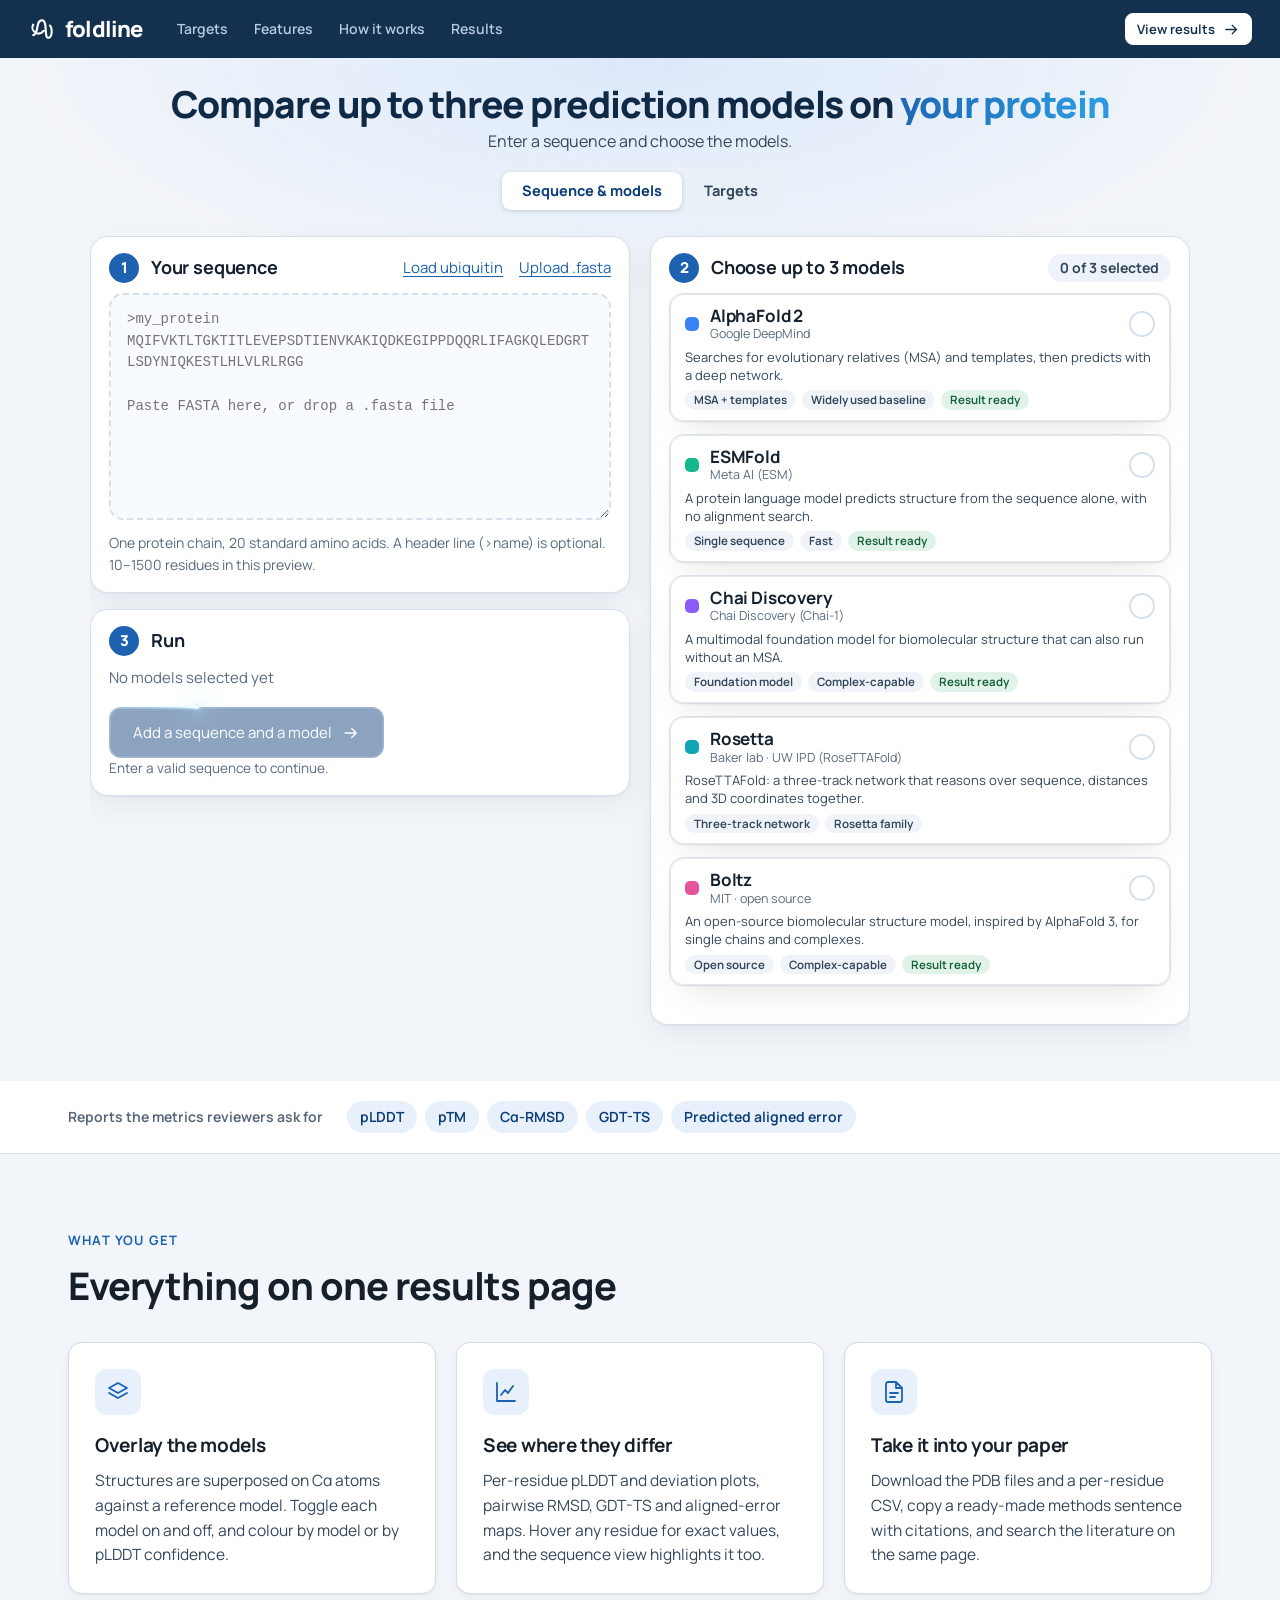
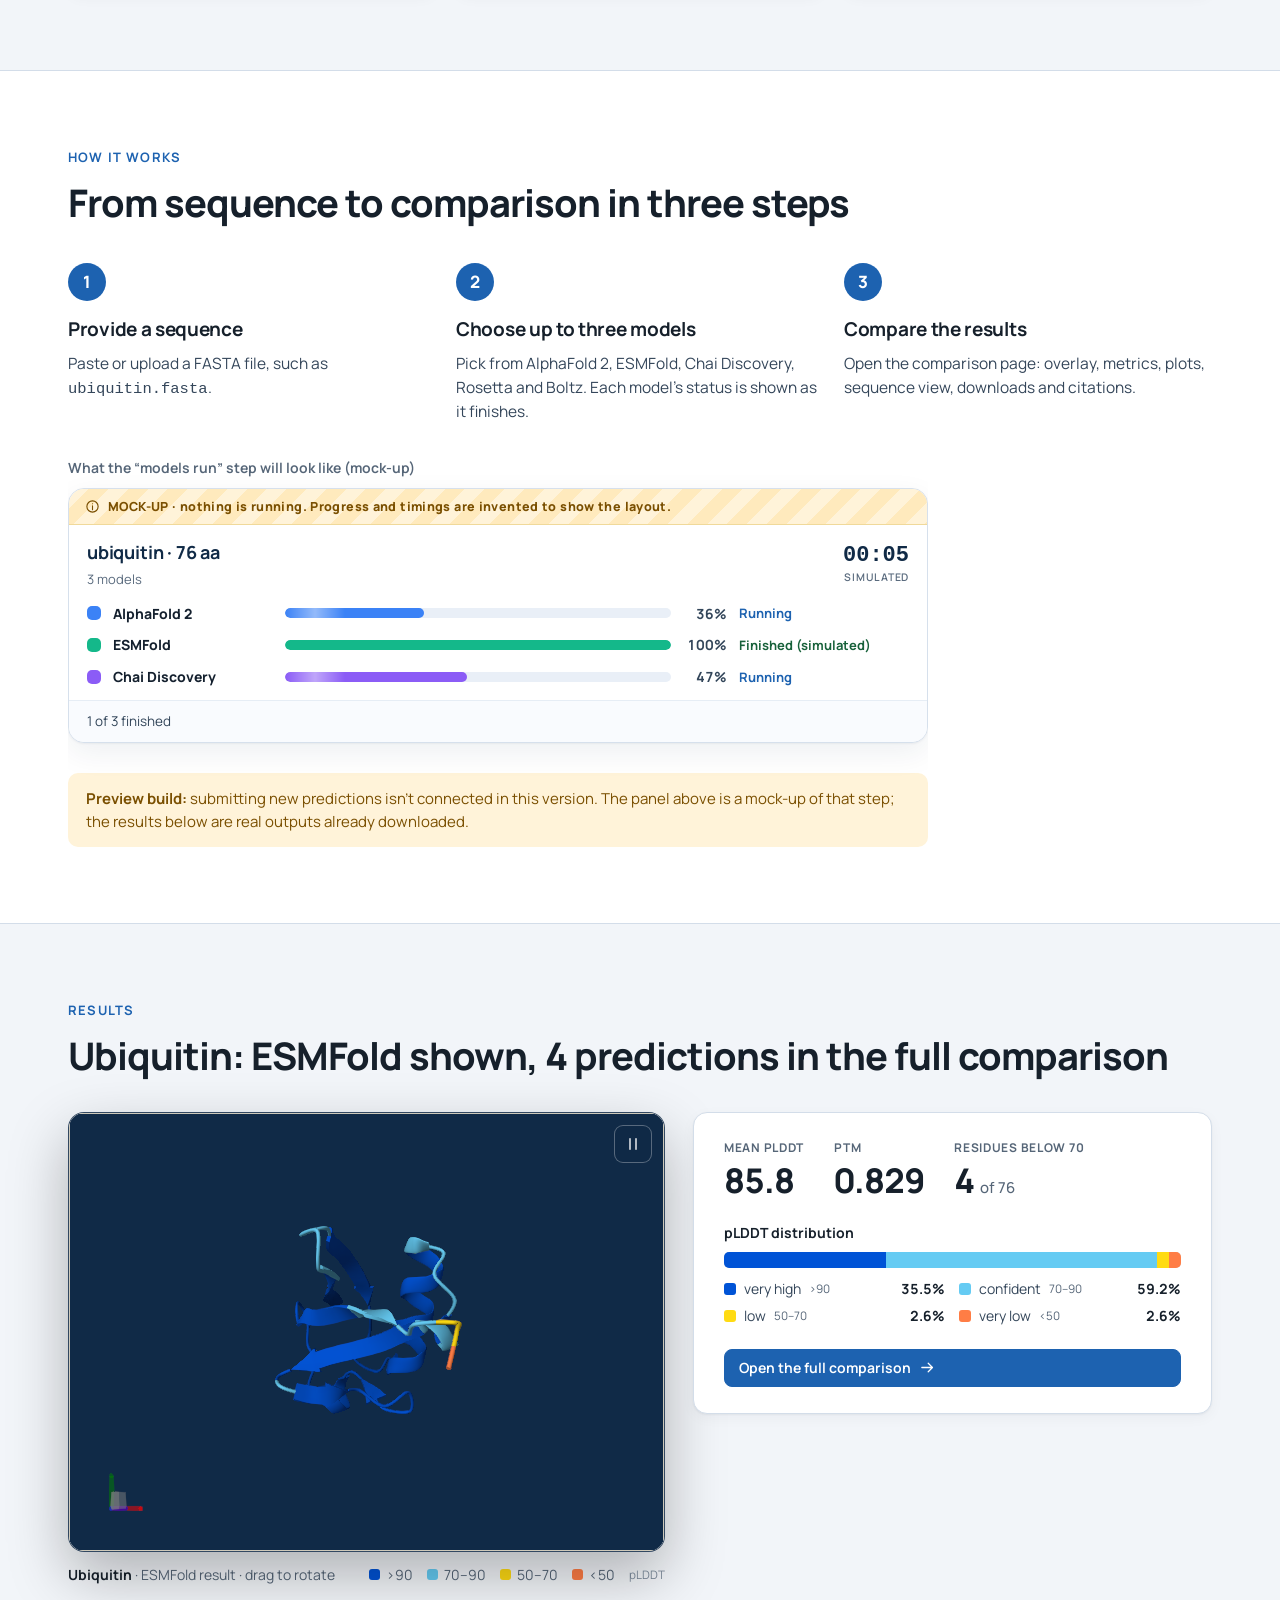
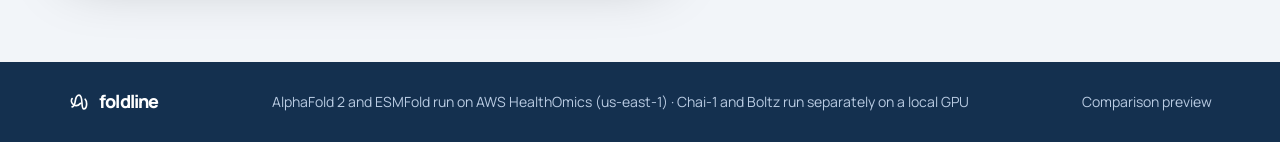
==== commit df803167: "Footer: state HealthOmics region us-east-1 and clarify Chai-1/Boltz ran locally Co-Authored-By: Clau" ====
--- a/index.html
+++ b/index.html
@@ -133,7 +133,7 @@
 </main>
 
 <footer class="land-foot">
-  <div class="wrap foot-in"><span class="brand sm"><svg><use href="#fold"/></svg>foldline</span><span>Predictions run on AWS HealthOmics · US East</span><span>Comparison preview</span></div>
+  <div class="wrap foot-in"><span class="brand sm"><svg><use href="#fold"/></svg>foldline</span><span>AlphaFold 2 and ESMFold run on AWS HealthOmics (us-east-1) · Chai-1 and Boltz run separately on a local GPU</span><span>Comparison preview</span></div>
 </footer>
 
 <script src="vendor/gsap.min.js"></script>
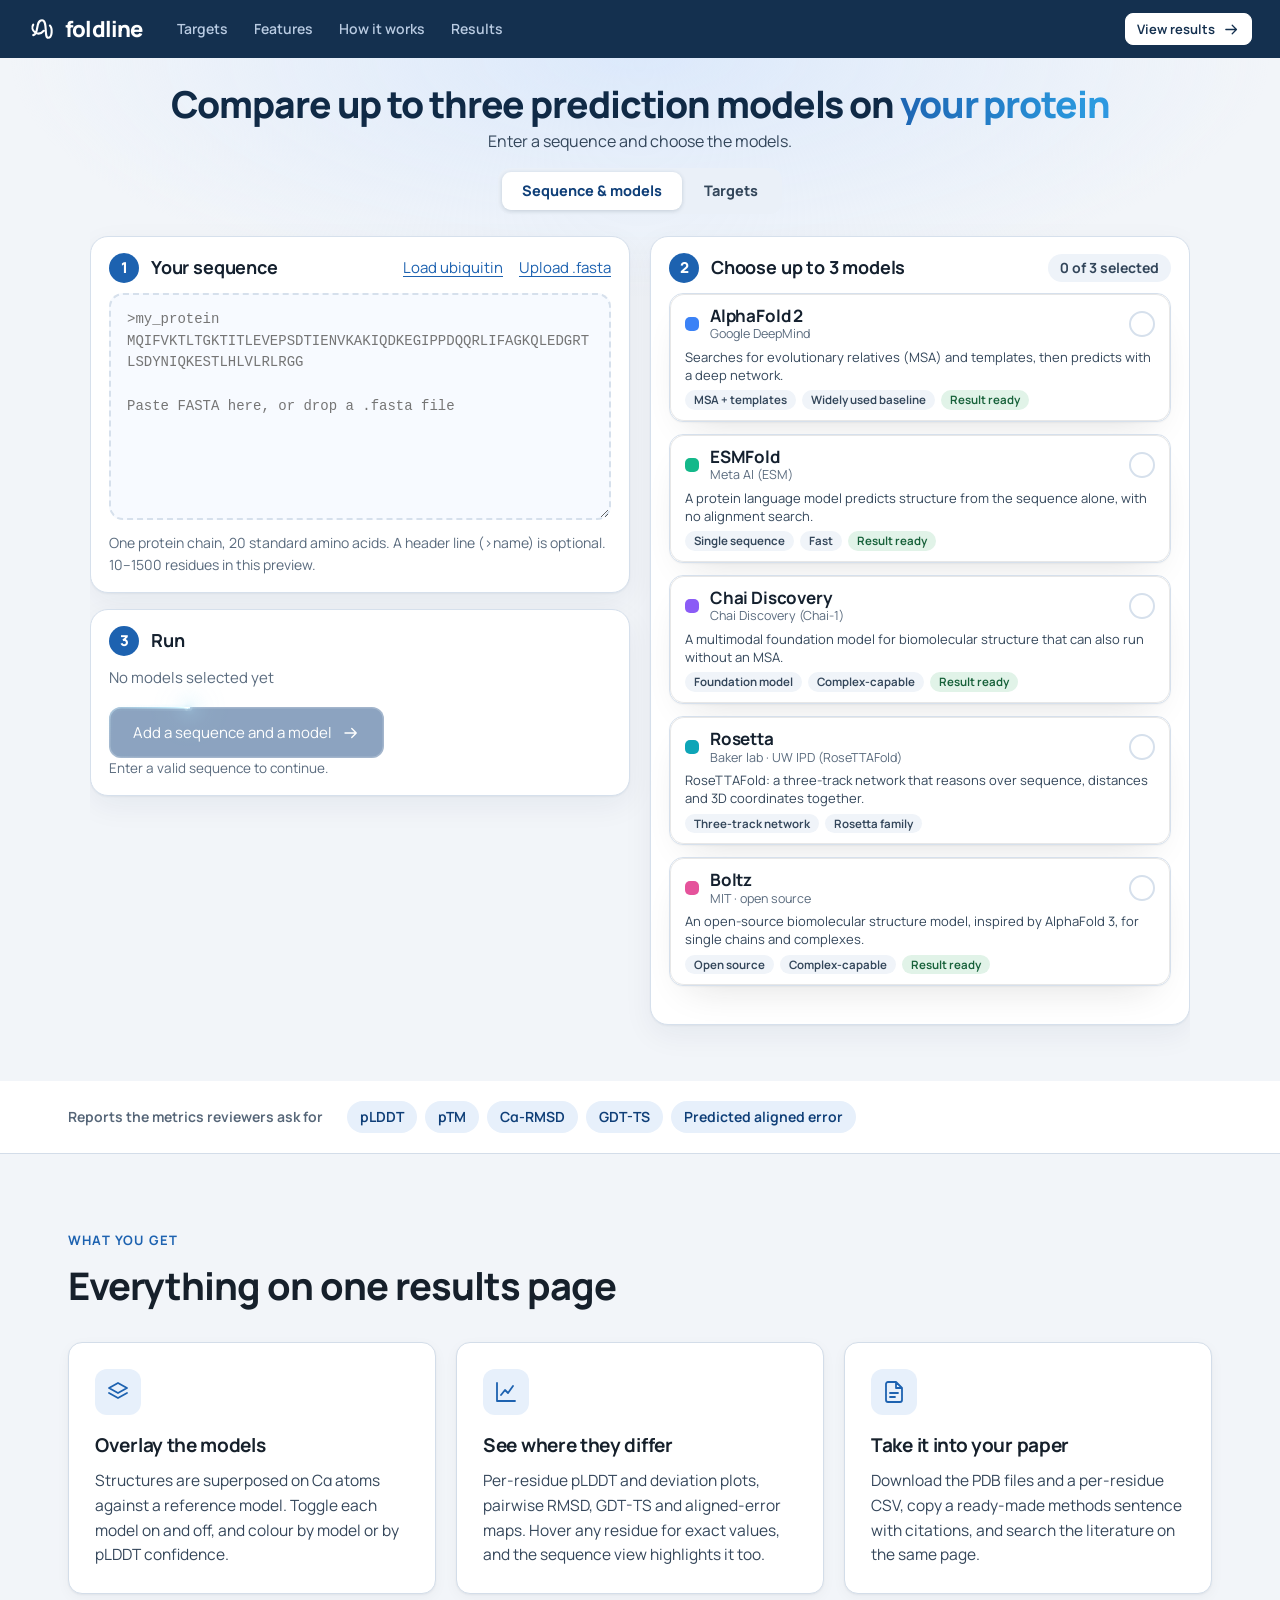
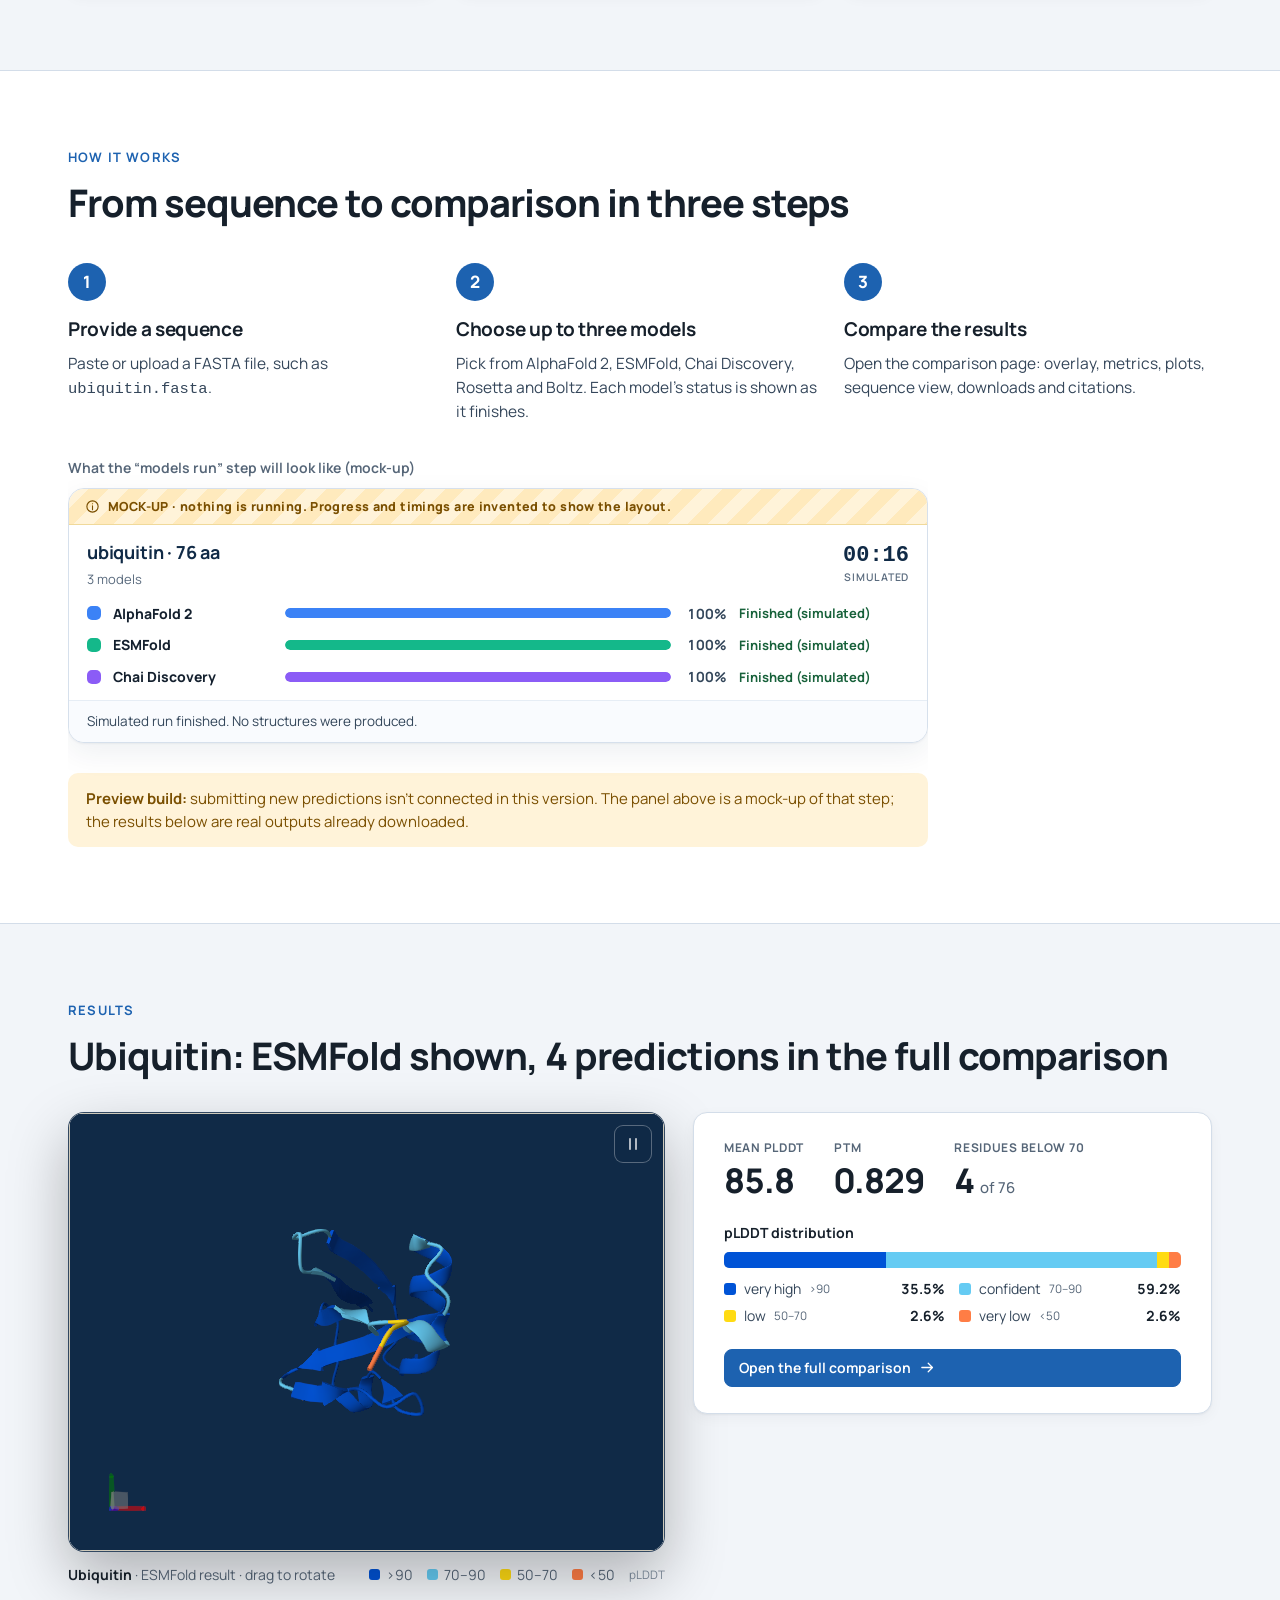
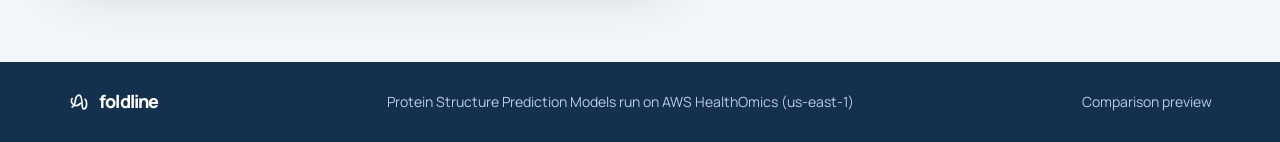
==== commit 68030aaf: "Footer: simplify HealthOmics wording Co-Authored-By: Claude Sonnet 5.5 <noreply@anthropic.com>" ====
--- a/index.html
+++ b/index.html
@@ -133,7 +133,7 @@
 </main>
 
 <footer class="land-foot">
-  <div class="wrap foot-in"><span class="brand sm"><svg><use href="#fold"/></svg>foldline</span><span>AlphaFold 2 and ESMFold run on AWS HealthOmics (us-east-1) · Chai-1 and Boltz run separately on a local GPU</span><span>Comparison preview</span></div>
+  <div class="wrap foot-in"><span class="brand sm"><svg><use href="#fold"/></svg>foldline</span><span>Protein Structure Prediction Models run on AWS HealthOmics (us-east-1)</span><span>Comparison preview</span></div>
 </footer>
 
 <script src="vendor/gsap.min.js"></script>
